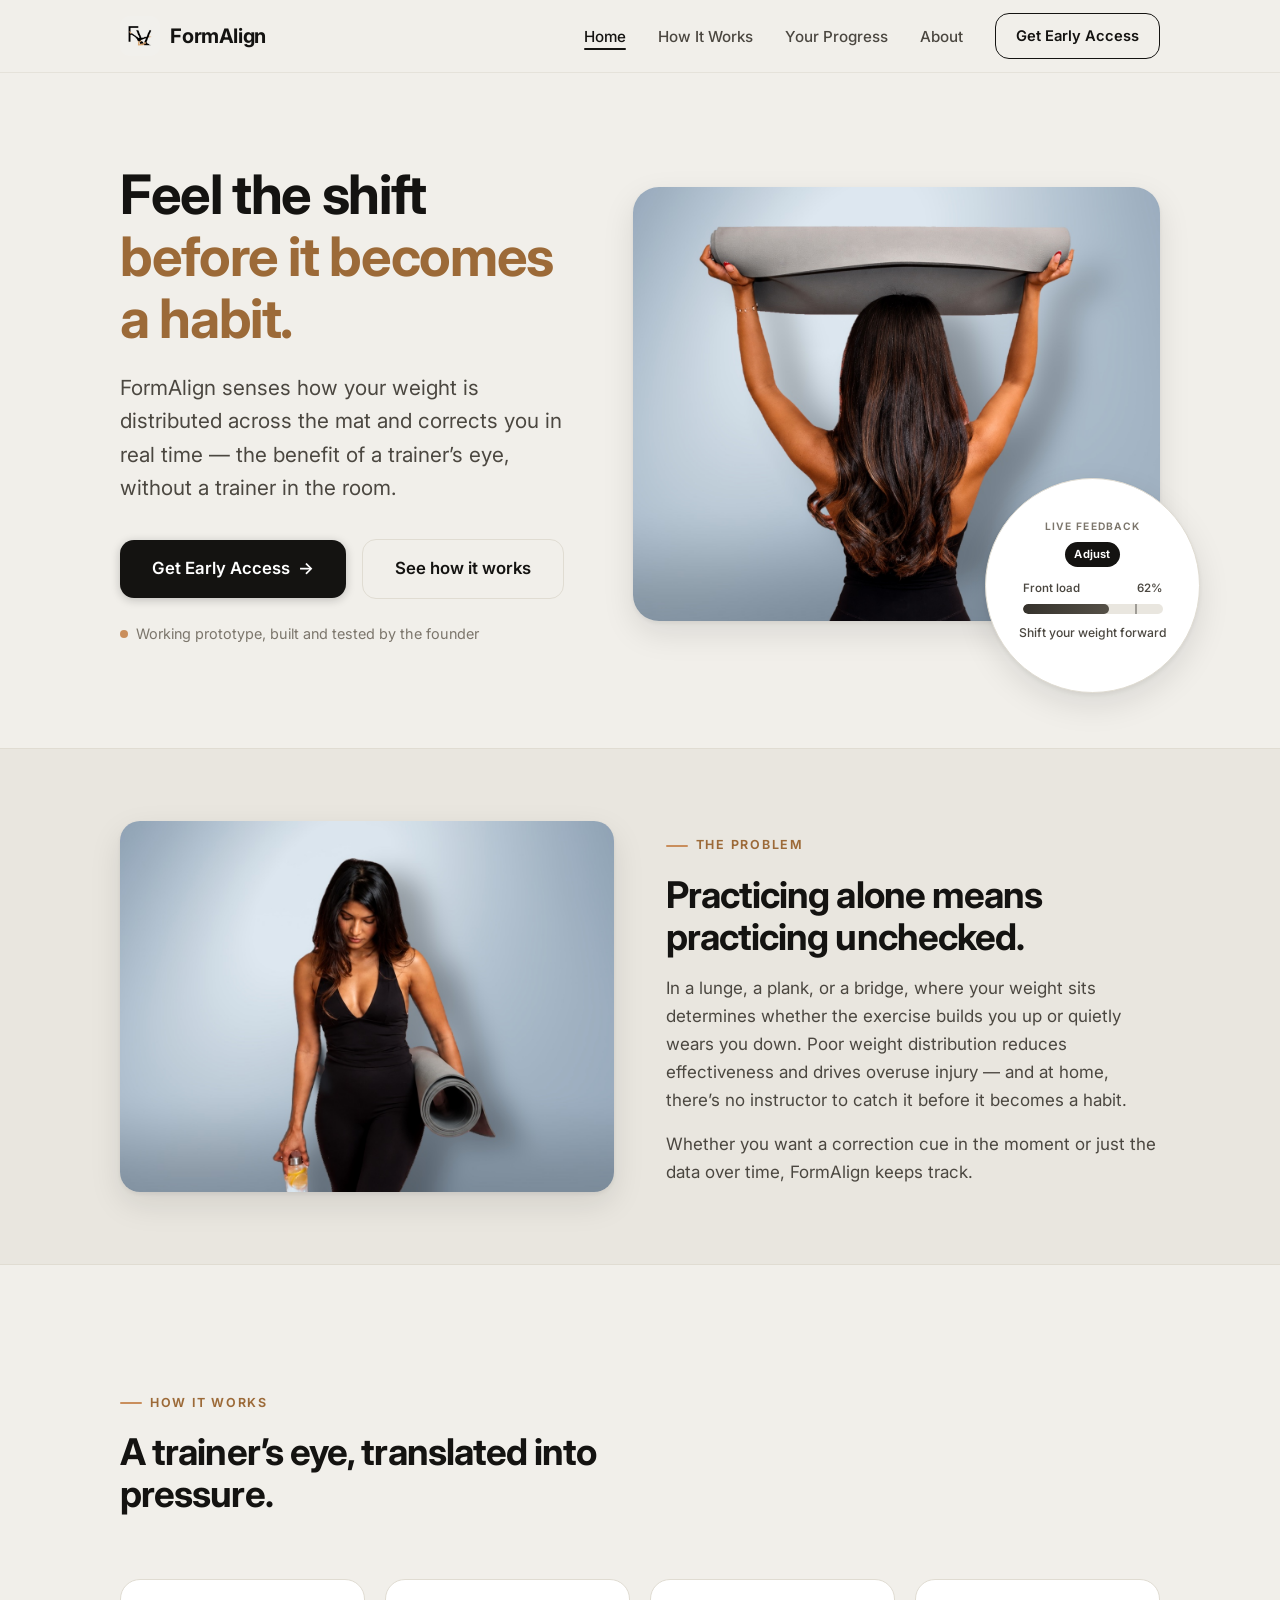
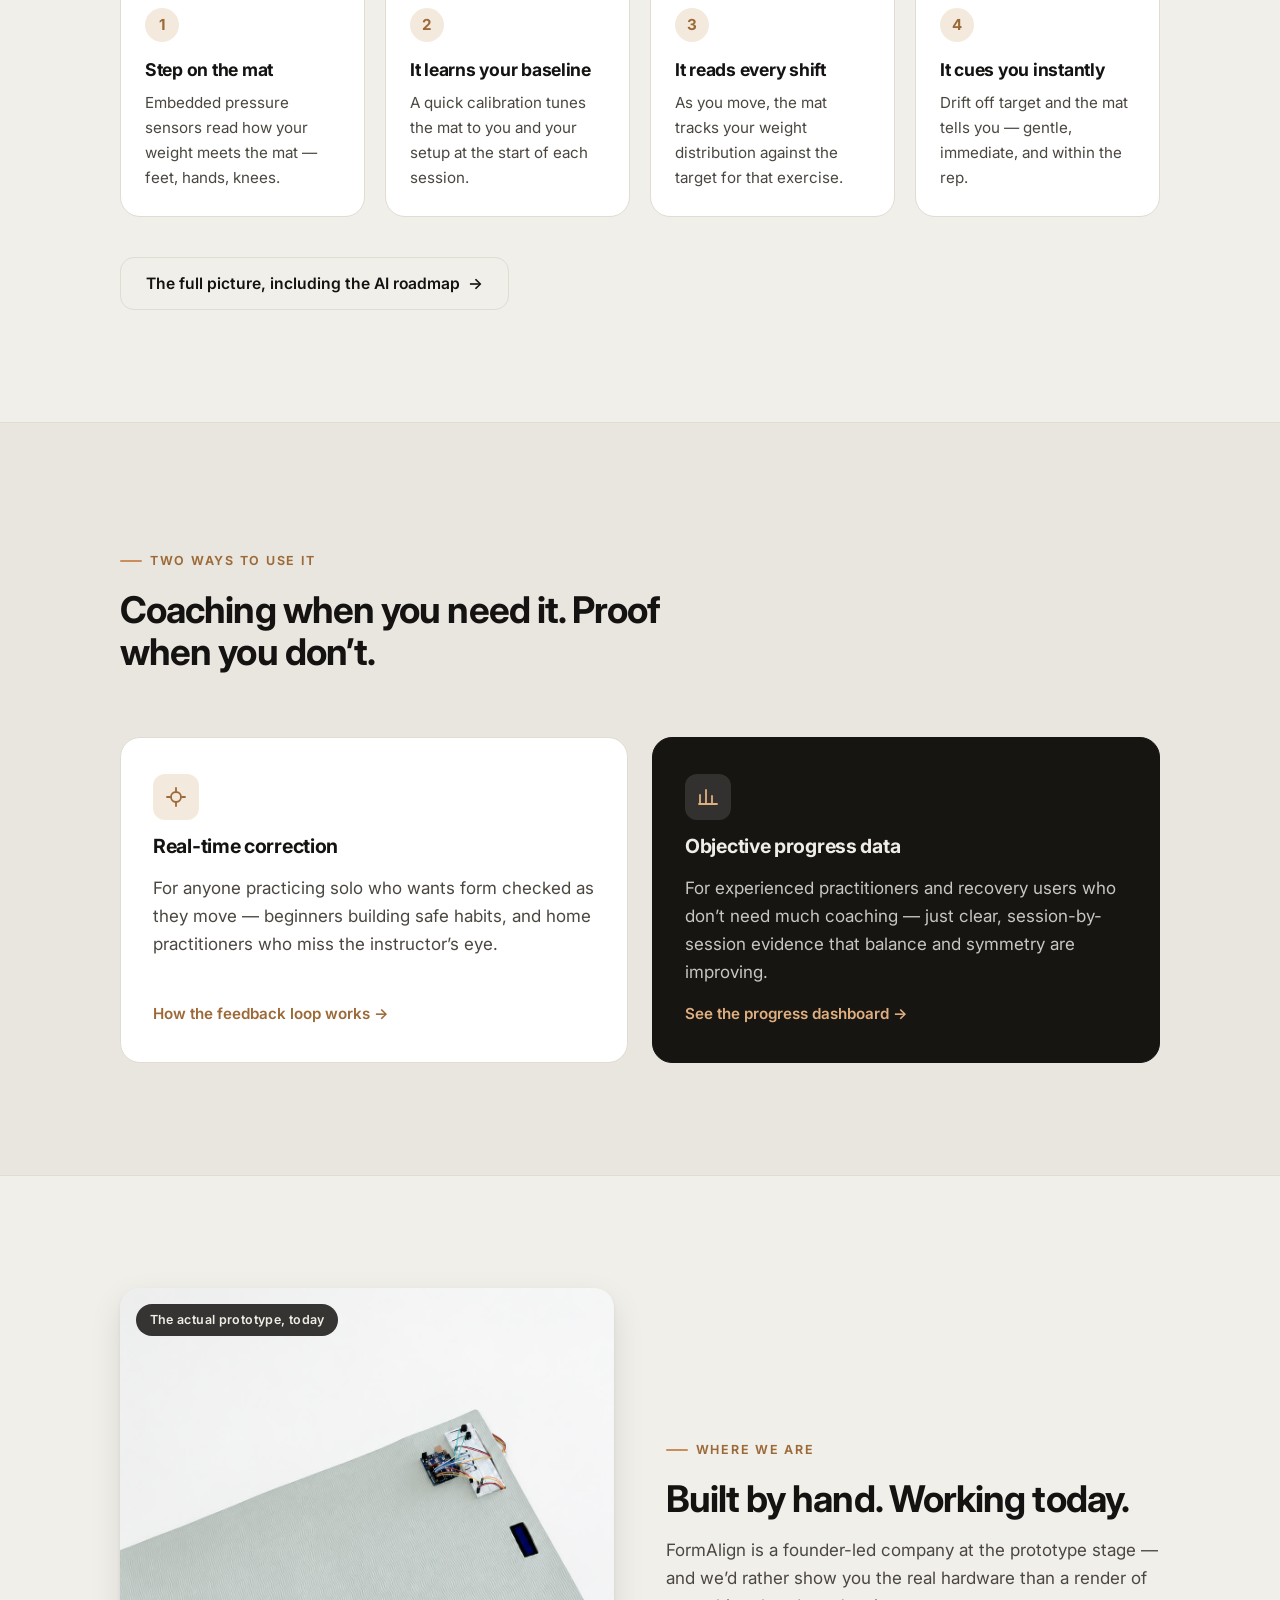
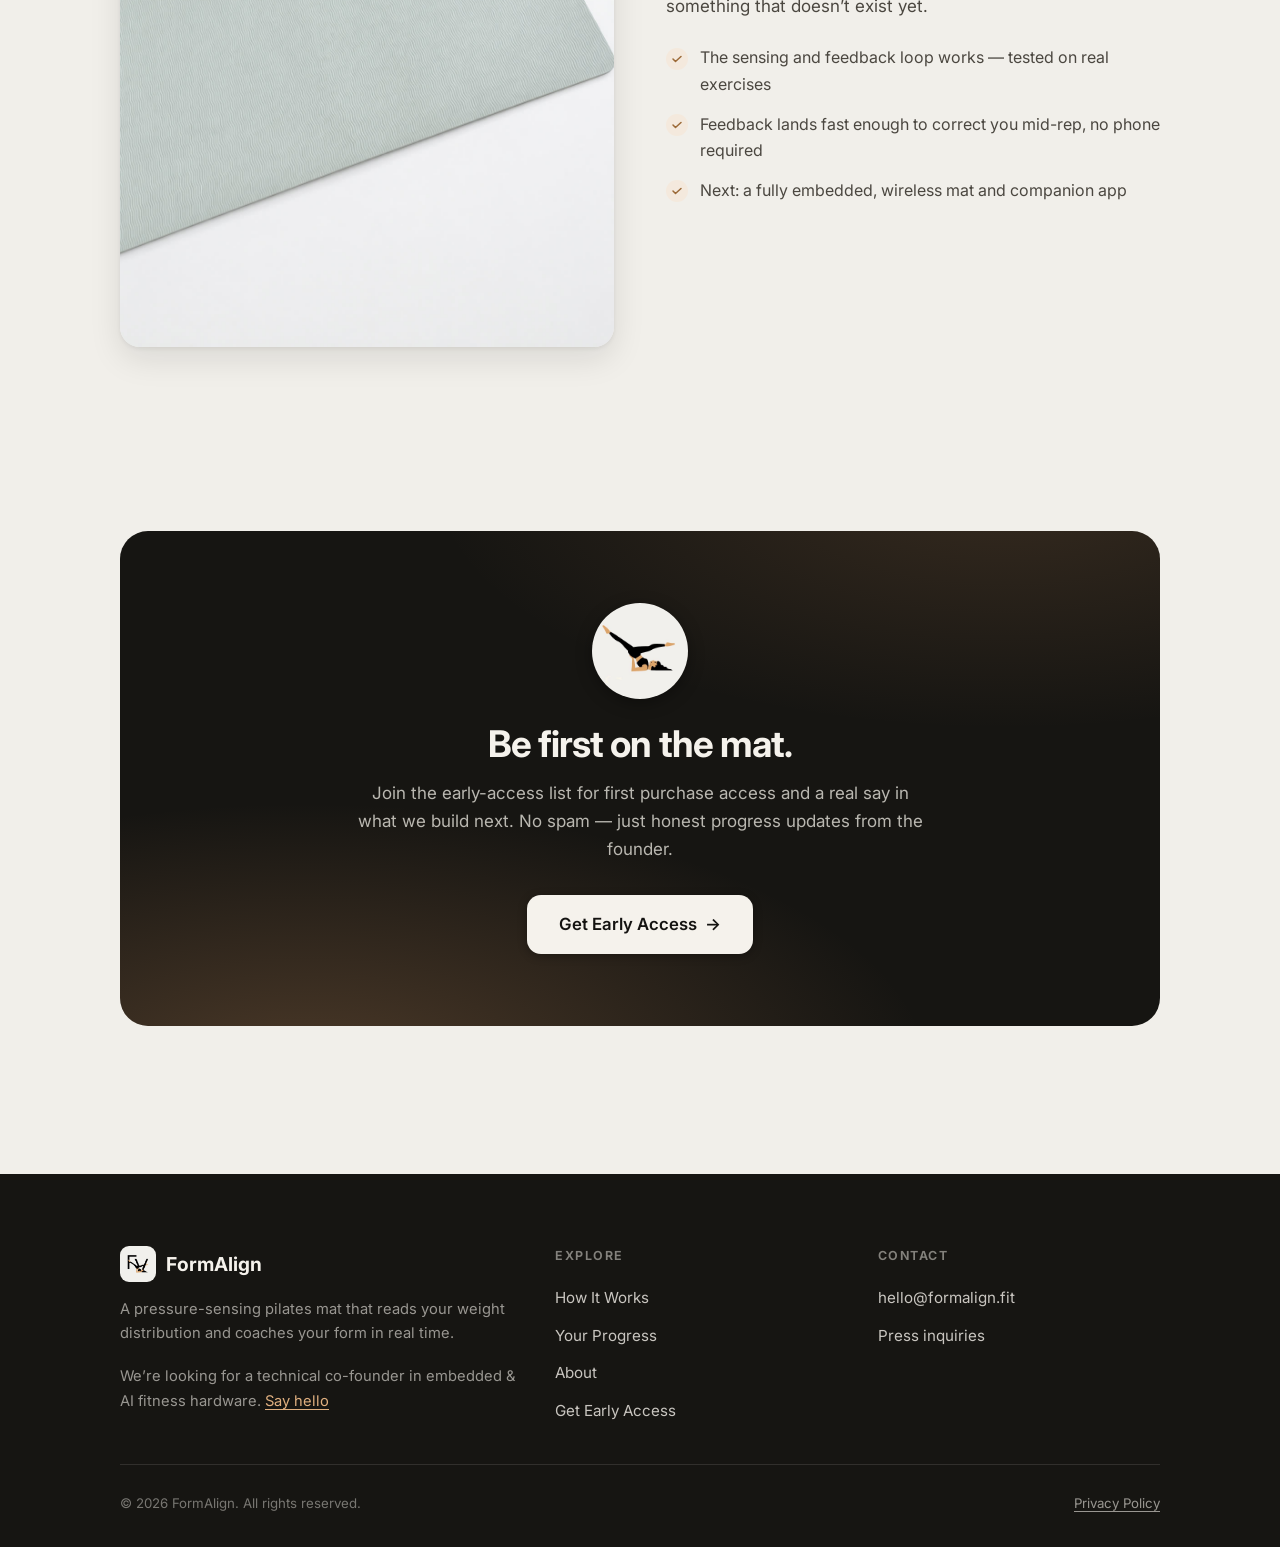
==== index.html @ 399a467c "About copy + white section; custom multi-step waitlist quiz About: wrap the intro in quotation marks" ====
<!doctype html>
<html lang="en">
  <head>
    <meta charset="UTF-8" />
    <meta name="viewport" content="width=device-width, initial-scale=1.0" />
    <title>FormAlign — The pilates mat that corrects your form in real time</title>
    <meta
      name="description"
      content="FormAlign is a pressure-sensing pilates mat that reads your weight distribution and corrects your form in real time — like a trainer's eye, built into the mat."
    />
    <link rel="icon" type="image/png" href="./assets/logo-rounded.png" />
    <meta property="og:title" content="FormAlign — Real-time form correction, built into the mat" />
    <meta property="og:description" content="A pressure-sensing pilates mat that reads your weight distribution and cues you the moment you drift off target." />
    <meta property="og:image" content="https://www.formalign.fit/assets/og-hero.jpg" />
    <meta property="og:url" content="https://www.formalign.fit/" />
    <meta property="og:type" content="website" />
    <link rel="preconnect" href="https://fonts.googleapis.com" />
    <link rel="preconnect" href="https://fonts.gstatic.com" crossorigin />
    <link
      href="https://fonts.googleapis.com/css2?family=Inter:wght@400;500;600;700;800&display=swap"
      rel="stylesheet"
    />
    <link rel="stylesheet" href="./styles.css?v=20260721-1" />
  </head>
  <body>
    <header class="site-header">
      <nav class="nav wrap" aria-label="Main">
        <a class="brand" href="./index.html">
          <img src="./assets/logo.png" alt="" />
          FormAlign
        </a>
        <button class="nav-toggle" aria-expanded="false" aria-label="Open menu">
          <svg viewBox="0 0 24 24" fill="none" stroke="currentColor" stroke-width="2" stroke-linecap="round"><path d="M4 7h16M4 12h16M4 17h16"/></svg>
        </button>
        <ul class="nav-links">
          <li><a href="./index.html" aria-current="page">Home</a></li>
          <li><a href="./how-it-works.html">How It Works</a></li>
          <li><a href="./progress.html">Your Progress</a></li>
          <li><a href="./about.html">About</a></li>
          <li><a class="btn btn-primary btn-nav" href="./early-access.html">Get Early Access</a></li>
        </ul>
      </nav>
    </header>

    <main>
      <!-- Hero -->
      <section class="hero">
        <div class="wrap hero-grid">
          <div>
            <h1>Feel the shift <em>before it becomes a habit.</em></h1>
            <p class="lede">
              FormAlign senses how your weight is distributed across the mat and corrects
              you in real time — the benefit of a trainer’s eye, without a trainer in the room.
            </p>
            <div class="hero-ctas">
              <a class="btn btn-primary btn-lg" href="./early-access.html">Get Early Access <span class="arrow">→</span></a>
              <a class="btn btn-ghost btn-lg" href="./how-it-works.html">See how it works</a>
            </div>
            <p class="hero-note"><span class="dot"></span> Working prototype, built and tested by the founder</p>
          </div>
          <div class="hero-visual">
            <div class="hero-photo">
              <img src="./assets/lifestyle-hero.jpg?v=10" alt="A woman holding a rolled FormAlign mat above her head" />
            </div>
            <div class="feedback-card" aria-hidden="true">
              <div class="fc-title">
                Live feedback
                <span class="fc-status good">Good form</span>
              </div>
              <div class="fc-bar-label"><span>Front load</span><span class="fc-value">80%</span></div>
              <div class="fc-bar">
                <div class="fc-bar-fill" style="width: 80%"></div>
                <div class="fc-target" style="left: 80%"></div>
              </div>
              <p class="fc-cue">Good form — hold it there</p>
            </div>
          </div>
        </div>
      </section>

      <!-- Problem -->
      <section class="band tight">
        <div class="wrap split">
          <div class="reveal">
            <div class="split-photo">
              <img src="./assets/lifestyle-walk.jpg?v=10" alt="A woman carrying a rolled exercise mat" loading="lazy" />
            </div>
          </div>
          <div class="reveal reveal-d1">
            <p class="eyebrow">The problem</p>
            <h2>Practicing alone means practicing unchecked.</h2>
            <p style="margin-top: 1rem;">
              In a lunge, a plank, or a bridge, where your weight sits determines whether the
              exercise builds you up or quietly wears you down. Poor weight distribution reduces
              effectiveness and drives overuse injury — and at home, there’s no instructor to
              catch it before it becomes a habit.
            </p>
            <p style="margin-top: 1rem;">
              Whether you want a correction cue in the moment or just the data over time,
              FormAlign keeps track.
            </p>
          </div>
        </div>
      </section>

      <!-- How it works (condensed) -->
      <section>
        <div class="wrap">
          <div class="section-head reveal">
            <p class="eyebrow">How it works</p>
            <h2>A trainer’s eye, translated into pressure.</h2>
          </div>
          <div class="steps">
            <div class="step reveal">
              <div class="num">1</div>
              <h3>Step on the mat</h3>
              <p>Embedded pressure sensors read how your weight meets the mat — feet, hands, knees.</p>
            </div>
            <div class="step reveal reveal-d1">
              <div class="num">2</div>
              <h3>It learns your baseline</h3>
              <p>A quick calibration tunes the mat to you and your setup at the start of each session.</p>
            </div>
            <div class="step reveal reveal-d2">
              <div class="num">3</div>
              <h3>It reads every shift</h3>
              <p>As you move, the mat tracks your weight distribution against the target for that exercise.</p>
            </div>
            <div class="step reveal reveal-d3">
              <div class="num">4</div>
              <h3>It cues you instantly</h3>
              <p>Drift off target and the mat tells you — gentle, immediate, and within the rep.</p>
            </div>
          </div>
          <div style="margin-top: 2.5rem;" class="reveal">
            <a class="btn btn-ghost" href="./how-it-works.html">The full picture, including the AI roadmap <span class="arrow">→</span></a>
          </div>
        </div>
      </section>

      <!-- Two audiences -->
      <section class="band">
        <div class="wrap">
          <div class="section-head reveal">
            <p class="eyebrow">Two ways to use it</p>
            <h2>Coaching when you need it. Proof when you don’t.</h2>
          </div>
          <div class="audience-grid">
            <div class="audience-card reveal">
              <div class="icon">
                <svg viewBox="0 0 24 24" fill="none" stroke="currentColor" stroke-width="1.8" stroke-linecap="round" stroke-linejoin="round"><path d="M12 3v3M12 18v3M3 12h3M18 12h3"/><circle cx="12" cy="12" r="5"/></svg>
              </div>
              <h3>Real-time correction</h3>
              <p>
                For anyone practicing solo who wants form checked as they move — beginners
                building safe habits, and home practitioners who miss the instructor’s eye.
              </p>
              <a href="./how-it-works.html">How the feedback loop works →</a>
            </div>
            <div class="audience-card teal reveal reveal-d1">
              <div class="icon">
                <svg viewBox="0 0 24 24" fill="none" stroke="currentColor" stroke-width="1.8" stroke-linecap="round" stroke-linejoin="round"><path d="M4 19V10M10 19V5M16 19v-8M21 19H3"/></svg>
              </div>
              <h3>Objective progress data</h3>
              <p>
                For experienced practitioners and recovery users who don’t need much coaching —
                just clear, session-by-session evidence that balance and symmetry are improving.
              </p>
              <a href="./progress.html">See the progress dashboard →</a>
            </div>
          </div>
        </div>
      </section>

      <!-- Honesty / proof -->
      <section>
        <div class="wrap split">
          <div class="proto-frame reveal">
            <span class="proto-tag">The actual prototype, today</span>
            <img src="./assets/prototype-photo.jpg" alt="The current FormAlign working prototype: sensing electronics mounted on a pilates mat" />
          </div>
          <div class="reveal reveal-d1">
            <p class="eyebrow">Where we are</p>
            <h2>Built by hand. Working today.</h2>
            <p style="margin-top: 1rem;">
              FormAlign is a founder-led company at the prototype stage — and we’d rather show
              you the real hardware than a render of something that doesn’t exist yet.
            </p>
            <ul class="check-list">
              <li><span class="check"><svg viewBox="0 0 24 24" fill="none" stroke="currentColor" stroke-width="3" stroke-linecap="round" stroke-linejoin="round"><path d="M4 12l5 5L20 7"/></svg></span> The sensing and feedback loop works — tested on real exercises</li>
              <li><span class="check"><svg viewBox="0 0 24 24" fill="none" stroke="currentColor" stroke-width="3" stroke-linecap="round" stroke-linejoin="round"><path d="M4 12l5 5L20 7"/></svg></span> Feedback lands fast enough to correct you mid-rep, no phone required</li>
              <li><span class="check"><svg viewBox="0 0 24 24" fill="none" stroke="currentColor" stroke-width="3" stroke-linecap="round" stroke-linejoin="round"><path d="M4 12l5 5L20 7"/></svg></span> Next: a fully embedded, wireless mat and companion app</li>
            </ul>
          </div>
        </div>
      </section>

      <!-- Final CTA -->
      <section class="tight">
        <div class="wrap">
          <div class="cta-band reveal">
            <div class="cta-figure">
              <img src="./assets/figure.jpg" alt="" loading="lazy" />
            </div>
            <h2>Be first on the mat.</h2>
            <p>
              Join the early-access list for first purchase access and a real say in what we
              build next. No spam — just honest progress updates from the founder.
            </p>
            <a class="btn btn-primary btn-lg" href="./early-access.html">Get Early Access <span class="arrow">→</span></a>
          </div>
        </div>
      </section>
    </main>

    <footer class="site-footer">
      <div class="wrap">
        <div class="footer-grid">
          <div>
            <a class="footer-brand" href="./index.html">
              <img src="./assets/logo.png" alt="" />
              FormAlign
            </a>
            <p>
              A pressure-sensing pilates mat that reads your weight distribution and coaches
              your form in real time.
            </p>
            <p class="footer-hiring">
              We’re looking for a technical co-founder in embedded &amp; AI fitness hardware.
              <a href="mailto:hello@formalign.fit?subject=Technical%20co-founder">Say hello</a>
            </p>
          </div>
          <div class="footer-col">
            <h4>Explore</h4>
            <ul>
              <li><a href="./how-it-works.html">How It Works</a></li>
              <li><a href="./progress.html">Your Progress</a></li>
              <li><a href="./about.html">About</a></li>
              <li><a href="./early-access.html">Get Early Access</a></li>
            </ul>
          </div>
          <div class="footer-col">
            <h4>Contact</h4>
            <ul>
              <li><a href="mailto:hello@formalign.fit">hello@formalign.fit</a></li>
              <li><a href="mailto:press@formalign.fit">Press inquiries</a></li>
            </ul>
          </div>
        </div>
        <div class="footer-bottom">
          <span>© <span class="year"></span> FormAlign. All rights reserved.</span>
          <a href="./privacy.html">Privacy Policy</a>
        </div>
      </div>
    </footer>

    <script src="./script.js?v=20260721-1" defer></script>
  </body>
</html>
---- styles.css ----
/* ==========================================================================
   FormAlign — design system
   Palette (from logo): ink black #141311 · caramel #C98E5C · ivory #F1EFEA
   Type: Inter throughout — clean modern sans, black pill buttons
   ========================================================================== */

:root {
  --ink: #141311;
  --ink-soft: #4b4740;
  --ink-faint: #7c766c;
  --accent: #c98e5c;
  --accent-deep: #9c6a38;
  --accent-tint: #f4e9dd;
  --accent-tint-2: #e9d6bf;
  --paper: #f1efea;
  --paper-warm: #e9e6df;
  --card: #ffffff;
  --line: #e0dcd2;
  --blush: #f2ddd6;
  --black-band: #161512;
  --radius: 20px;
  --radius-sm: 12px;
  --shadow-sm: 0 1px 2px rgba(20, 19, 17, 0.06), 0 4px 12px rgba(20, 19, 17, 0.05);
  --shadow-md: 0 2px 4px rgba(20, 19, 17, 0.06), 0 12px 32px rgba(20, 19, 17, 0.1);
  --font-body: "Inter", -apple-system, BlinkMacSystemFont, "Segoe UI", sans-serif;
  --font-display: "Inter", -apple-system, BlinkMacSystemFont, "Segoe UI", sans-serif;
}

* { margin: 0; padding: 0; box-sizing: border-box; }

html { scroll-behavior: smooth; }

body {
  font-family: var(--font-body);
  background: var(--paper);
  color: var(--ink);
  line-height: 1.65;
  font-size: 1.0625rem;
  -webkit-font-smoothing: antialiased;
  text-rendering: optimizeLegibility;
}

img { max-width: 100%; display: block; }

::selection { background: var(--accent-tint-2); color: var(--accent-deep); }

/* ---------- typography ---------- */

h1, h2, h3 {
  font-family: var(--font-display);
  font-weight: 700;
  line-height: 1.14;
  letter-spacing: -0.025em;
  color: var(--ink);
}

h1 { font-size: clamp(2.2rem, 4.8vw, 3.4rem); }
h2 { font-size: clamp(1.7rem, 3.2vw, 2.3rem); }
h3 { font-size: 1.22rem; line-height: 1.3; letter-spacing: -0.015em; }

.lede {
  font-size: clamp(1.1rem, 1.9vw, 1.3rem);
  color: var(--ink-soft);
  line-height: 1.6;
  max-width: 34em;
}

p { color: var(--ink-soft); }

a { color: var(--accent-deep); text-decoration-thickness: 1px; text-underline-offset: 3px; }

.eyebrow {
  display: inline-flex;
  align-items: center;
  gap: 0.5rem;
  font-size: 0.78rem;
  font-weight: 650;
  letter-spacing: 0.14em;
  text-transform: uppercase;
  color: var(--accent-deep);
  margin-bottom: 1.1rem;
}
.eyebrow::before {
  content: "";
  width: 22px; height: 2px;
  background: var(--accent);
  border-radius: 2px;
}

/* ---------- layout ---------- */

.wrap { max-width: 1120px; margin: 0 auto; padding: 0 clamp(1.25rem, 4vw, 2.5rem); }
.wrap-narrow { max-width: 760px; margin: 0 auto; padding: 0 clamp(1.25rem, 4vw, 2.5rem); }

section { padding: clamp(4rem, 9vw, 7rem) 0; }
section.tight { padding: clamp(3rem, 6vw, 4.5rem) 0; }

.section-head { max-width: 620px; margin-bottom: clamp(2.5rem, 5vw, 4rem); }
.section-head p { margin-top: 1rem; }

/* ---------- nav ---------- */

.site-header {
  position: sticky;
  top: 0;
  z-index: 50;
  background: rgba(241, 239, 234, 0.9);
  backdrop-filter: blur(12px);
  -webkit-backdrop-filter: blur(12px);
  border-bottom: 1px solid rgba(224, 220, 210, 0.7);
}

.nav {
  display: flex;
  align-items: center;
  justify-content: space-between;
  height: 72px;
  gap: 1rem;
}

.brand {
  display: flex;
  align-items: center;
  gap: 0.65rem;
  text-decoration: none;
  color: var(--ink);
  font-family: var(--font-display);
  font-size: 1.25rem;
  font-weight: 700;
  letter-spacing: -0.02em;
}
.brand img {
  width: 40px; height: 40px;
  border-radius: 10px;
  object-fit: cover;
}

.nav-links {
  display: flex;
  align-items: center;
  gap: clamp(1rem, 2.5vw, 2rem);
  list-style: none;
}
.nav-links a:not(.btn) {
  text-decoration: none;
  color: var(--ink-soft);
  font-size: 0.95rem;
  font-weight: 500;
  position: relative;
  padding: 0.25rem 0;
}
.nav-links a:not(.btn)::after {
  content: "";
  position: absolute;
  left: 0; bottom: 0;
  width: 100%; height: 2px;
  background: var(--ink);
  border-radius: 2px;
  transform: scaleX(0);
  transform-origin: left;
  transition: transform 0.25s ease;
}
.nav-links a:not(.btn):hover::after,
.nav-links a:not(.btn)[aria-current="page"]::after { transform: scaleX(1); }
.nav-links a:not(.btn)[aria-current="page"] { color: var(--ink); }

.nav-toggle {
  display: none;
  background: none;
  border: none;
  cursor: pointer;
  padding: 0.5rem;
  color: var(--ink);
}
.nav-toggle svg { width: 26px; height: 26px; }

/* ---------- buttons ---------- */

.btn {
  display: inline-flex;
  align-items: center;
  gap: 0.5rem;
  font-family: var(--font-body);
  font-size: 0.98rem;
  font-weight: 600;
  padding: 0.78rem 1.55rem;
  border-radius: 14px;
  text-decoration: none;
  border: none;
  cursor: pointer;
  transition: transform 0.18s ease, box-shadow 0.18s ease, background 0.18s ease, border-color 0.18s ease;
}
.btn-primary {
  background: var(--ink);
  color: #fff;
  box-shadow: 0 2px 10px rgba(20, 19, 17, 0.22);
}
.btn-primary:hover {
  background: #000;
  transform: translateY(-2px);
  box-shadow: 0 6px 18px rgba(20, 19, 17, 0.28);
}
.btn-ghost {
  background: transparent;
  color: var(--ink);
  border: 1.5px solid var(--line);
}
.btn-ghost:hover { border-color: var(--ink-soft); transform: translateY(-2px); }
.btn-lg { padding: 0.95rem 2rem; font-size: 1.05rem; }
.btn .arrow { transition: transform 0.18s ease; }
.btn:hover .arrow { transform: translateX(3px); }

.btn-nav {
  padding: 0.6rem 1.25rem;
  font-size: 0.92rem;
  background: transparent;
  color: var(--ink);
  border: 1.5px solid var(--ink);
  box-shadow: none;
}
.btn-nav:hover { background: var(--ink); color: #fff; }

/* ---------- hero ---------- */

.hero {
  padding: clamp(3.5rem, 7vw, 6rem) 0 clamp(4rem, 8vw, 6.5rem);
  overflow: hidden;
}

.hero-grid {
  display: grid;
  grid-template-columns: minmax(0, 0.92fr) minmax(0, 1.08fr);
  gap: clamp(2.5rem, 5vw, 4rem);
  align-items: center;
}

.hero h1 { margin-bottom: 1.4rem; }
.hero h1 em {
  font-style: normal;
  color: var(--accent-deep);
}
.hero .lede { margin-bottom: 2.2rem; }

.hero-ctas { display: flex; gap: 1rem; flex-wrap: wrap; align-items: center; }

.hero-note {
  margin-top: 1.4rem;
  font-size: 0.9rem;
  color: var(--ink-faint);
  display: flex;
  align-items: center;
  gap: 0.5rem;
}
.hero-note .dot {
  width: 8px; height: 8px;
  border-radius: 50%;
  background: var(--accent);
  animation: pulse-dot 2.2s ease-in-out infinite;
}
@keyframes pulse-dot {
  0%, 100% { box-shadow: 0 0 0 0 rgba(201, 142, 92, 0.4); }
  50% { box-shadow: 0 0 0 7px rgba(201, 142, 92, 0); }
}

.hero-visual { position: relative; }

.hero-photo {
  border-radius: calc(var(--radius) + 6px);
  overflow: hidden;
  box-shadow: var(--shadow-md);
  aspect-ratio: 4 / 3.3; /* close to the source photo's 4:3 — only a slight crop */
}
.hero-photo img {
  width: 100%; height: 100%;
  object-fit: cover;
}

/* live feedback demo badge — white circle straddling the photo's bottom-right corner */
.feedback-card {
  position: absolute;
  right: -2.5rem;
  bottom: -4.5rem;
  background: var(--card);
  border-radius: 50%;
  box-shadow: var(--shadow-md);
  width: min(215px, 66%);
  aspect-ratio: 1 / 1;
  padding: 1.1rem;
  border: 1px solid var(--line);
  display: flex;
  flex-direction: column;
  align-items: center;
  justify-content: center;
  text-align: center;
}
.feedback-card .fc-title {
  font-size: 0.64rem;
  font-weight: 650;
  letter-spacing: 0.1em;
  text-transform: uppercase;
  color: var(--ink-faint);
  margin-bottom: 0.8rem;
  display: flex;
  flex-direction: column;
  align-items: center;
  gap: 0.5rem;
}
.fc-status {
  font-size: 0.7rem;
  font-weight: 650;
  padding: 0.18rem 0.6rem;
  border-radius: 999px;
  letter-spacing: 0.02em;
  text-transform: none;
  transition: background 0.4s ease, color 0.4s ease;
}
.fc-status.good { background: var(--accent-tint); color: var(--accent-deep); }
.fc-status.adjust { background: var(--ink); color: #fff; }

.fc-bar-label {
  display: flex;
  justify-content: space-between;
  font-size: 0.72rem;
  color: var(--ink-soft);
  font-weight: 550;
  margin-bottom: 0.35rem;
  width: min(140px, 100%);
}
.fc-bar {
  height: 10px;
  border-radius: 999px;
  background: var(--paper-warm);
  overflow: hidden;
  position: relative;
  width: min(140px, 100%);
}
.fc-bar-fill {
  height: 100%;
  border-radius: 999px;
  background: linear-gradient(90deg, var(--accent), #d9a271);
  width: 62%;
  transition: width 1.1s cubic-bezier(0.45, 0.05, 0.25, 1), background 0.5s ease;
}
.fc-bar-fill.warn { background: linear-gradient(90deg, #35322c, #555047); }
.fc-target {
  position: absolute;
  top: -3px; bottom: -3px;
  width: 2px;
  background: var(--ink);
  opacity: 0.35;
  border-radius: 2px;
}
.fc-cue {
  margin-top: 0.55rem;
  font-size: 0.76rem;
  color: var(--ink-soft);
  min-height: 2.6em;
  font-weight: 500;
  max-width: 150px;
  display: flex;
  align-items: flex-start;
  justify-content: center;
}

/* ---------- problem strip ---------- */

.band {
  background: var(--paper-warm);
  border-top: 1px solid var(--line);
  border-bottom: 1px solid var(--line);
}

.split {
  display: grid;
  grid-template-columns: repeat(auto-fit, minmax(280px, 1fr));
  gap: clamp(2rem, 4vw, 4rem);
  align-items: center;
}

.split-photo {
  border-radius: var(--radius);
  overflow: hidden;
  box-shadow: var(--shadow-md);
  aspect-ratio: 4 / 3;
}
.split-photo img { width: 100%; height: 100%; object-fit: cover; }

.stat-row {
  display: flex;
  gap: clamp(1.5rem, 4vw, 3rem);
  flex-wrap: wrap;
  margin-top: 2rem;
}
.stat b {
  display: block;
  font-family: var(--font-display);
  font-size: 2rem;
  font-weight: 700;
  color: var(--accent-deep);
  line-height: 1.1;
}
.stat span { font-size: 0.9rem; color: var(--ink-faint); }

/* ---------- steps (how it works condensed) ---------- */

.steps {
  display: grid;
  grid-template-columns: repeat(auto-fit, minmax(230px, 1fr));
  gap: 1.25rem;
}
.step {
  background: var(--card);
  border: 1px solid var(--line);
  border-radius: var(--radius);
  padding: 1.75rem 1.5rem 1.6rem;
  position: relative;
  transition: transform 0.22s ease, box-shadow 0.22s ease;
}
.step:hover { transform: translateY(-4px); box-shadow: var(--shadow-md); }
.step .num {
  font-family: var(--font-display);
  font-size: 0.95rem;
  font-weight: 700;
  color: var(--accent-deep);
  background: var(--accent-tint);
  width: 34px; height: 34px;
  border-radius: 50%;
  display: flex;
  align-items: center;
  justify-content: center;
  margin-bottom: 1.1rem;
}
.step h3 { font-size: 1.1rem; margin-bottom: 0.5rem; }
.step p { font-size: 0.95rem; }

/* ---------- two-audience cards ---------- */

.audience-grid {
  display: grid;
  grid-template-columns: repeat(auto-fit, minmax(300px, 1fr));
  gap: 1.5rem;
}
.audience-card {
  border-radius: var(--radius);
  padding: 2.25rem 2rem;
  border: 1px solid var(--line);
  background: var(--card);
  display: flex;
  flex-direction: column;
  gap: 0.9rem;
  transition: transform 0.22s ease, box-shadow 0.22s ease;
}
.audience-card:hover { transform: translateY(-4px); box-shadow: var(--shadow-md); }
.audience-card.teal { background: var(--black-band); border-color: var(--black-band); }
.audience-card.teal h3, .audience-card.teal p { color: #f0ede6; }
.audience-card.teal p { opacity: 0.82; }
.audience-card .icon {
  width: 46px; height: 46px;
  border-radius: 12px;
  display: flex; align-items: center; justify-content: center;
  background: var(--accent-tint);
  color: var(--accent-deep);
}
.audience-card.teal .icon { background: rgba(255,255,255,0.12); color: #dfaf7f; }
.audience-card .icon svg { width: 24px; height: 24px; }
.audience-card a {
  margin-top: auto;
  font-weight: 600;
  font-size: 0.95rem;
  text-decoration: none;
}
.audience-card.teal a { color: #dfaf7f; }
.audience-card a:hover { text-decoration: underline; }

/* ---------- honesty / prototype section ---------- */

.proto-frame {
  border-radius: var(--radius);
  overflow: hidden;
  box-shadow: var(--shadow-md);
  position: relative;
}
.proto-frame img { width: 100%; height: 100%; object-fit: cover; }
.proto-tag {
  position: absolute;
  top: 1rem; left: 1rem;
  background: rgba(20, 19, 17, 0.85);
  color: #f0ede6;
  font-size: 0.78rem;
  font-weight: 600;
  padding: 0.35rem 0.85rem;
  border-radius: 999px;
  backdrop-filter: blur(4px);
  letter-spacing: 0.03em;
}

.check-list { list-style: none; margin-top: 1.5rem; display: grid; gap: 0.85rem; }
.check-list li {
  display: flex;
  gap: 0.75rem;
  align-items: flex-start;
  color: var(--ink-soft);
  font-size: 1rem;
}
.check-list .check {
  flex-shrink: 0;
  width: 22px; height: 22px;
  border-radius: 50%;
  background: var(--accent-tint);
  color: var(--accent-deep);
  display: flex; align-items: center; justify-content: center;
  margin-top: 0.2rem;
}
.check-list .check svg { width: 12px; height: 12px; }

/* ---------- CTA band ---------- */

.cta-band {
  background: var(--black-band);
  border-radius: calc(var(--radius) + 8px);
  padding: clamp(3rem, 6vw, 4.5rem) clamp(1.75rem, 5vw, 4rem);
  text-align: center;
  position: relative;
  overflow: hidden;
}
.cta-band::before {
  content: "";
  position: absolute;
  inset: 0;
  background:
    radial-gradient(ellipse 60% 55% at 18% 110%, rgba(201, 142, 92, 0.3), transparent),
    radial-gradient(ellipse 55% 50% at 85% -10%, rgba(201, 142, 92, 0.18), transparent);
  pointer-events: none;
}
.cta-band > * { position: relative; }
.cta-figure {
  width: 96px;
  height: 96px;
  border-radius: 50%;
  overflow: hidden;
  margin: 0 auto 1.5rem;
  box-shadow: 0 4px 16px rgba(0, 0, 0, 0.35);
}
.cta-figure img { width: 100%; height: 100%; object-fit: cover; }
.cta-band h2 { color: #f5f2ec; margin-bottom: 0.9rem; }
.cta-band p { color: rgba(240, 237, 230, 0.75); max-width: 34em; margin: 0 auto 2rem; }
.cta-band .btn-primary {
  background: #f5f2ec;
  color: var(--ink);
  box-shadow: 0 2px 10px rgba(0, 0, 0, 0.3);
}
.cta-band .btn-primary:hover { background: #fff; }

/* ---------- page hero (interior pages) ---------- */

.page-hero { padding: clamp(3.5rem, 7vw, 5.5rem) 0 clamp(2rem, 4vw, 3rem); }
.page-hero h1 { max-width: 17em; margin-bottom: 1.2rem; }

/* ---------- how-it-works page ---------- */

.hiw-block {
  display: grid;
  grid-template-columns: minmax(0, 1fr) minmax(0, 1fr);
  gap: clamp(2rem, 5vw, 4.5rem);
  align-items: center;
  padding: clamp(2.5rem, 5vw, 4rem) 0;
}
.hiw-block:not(:last-child) { border-bottom: 1px solid var(--line); }
.hiw-block.flip .hiw-visual { order: -1; }
.hiw-copy h2 { font-size: clamp(1.5rem, 2.6vw, 1.95rem); margin-bottom: 1rem; }
.hiw-copy p + p { margin-top: 1rem; }

.hiw-visual {
  border-radius: var(--radius);
  min-height: 300px;
  display: flex;
  align-items: center;
  justify-content: center;
  position: relative;
}

/* zone illustration */
.zone-demo {
  width: 100%;
  max-width: 420px;
  background: var(--card);
  border: 1px solid var(--line);
  border-radius: var(--radius);
  padding: 2rem;
  box-shadow: var(--shadow-sm);
}
.zone-mat {
  aspect-ratio: 5 / 8;
  max-height: 320px;
  margin: 0 auto;
  border-radius: 14px;
  background: var(--paper-warm);
  border: 1.5px solid var(--line);
  position: relative;
  overflow: hidden;
}
/* Weight rocks between front and back zone pairs like a rep:
   load (hold) → shift → load the other end (hold). Back pair runs in
   antiphase via negative delays; small per-side offsets keep it human. */
.zone-blob {
  position: absolute;
  border-radius: 50%;
  background: radial-gradient(circle, rgba(201, 142, 92, 0.6), rgba(201, 142, 92, 0));
  animation: zone-shift 5.2s cubic-bezier(0.55, 0.05, 0.3, 1) infinite;
}
@keyframes zone-shift {
  0%, 16% { transform: scale(1.18); opacity: 1; }      /* loaded — hold the position */
  42%, 68% { transform: scale(0.55); opacity: 0.3; }   /* unloaded — weight is on the other pair */
  94%, 100% { transform: scale(1.18); opacity: 1; }
}
.zone-caption {
  text-align: center;
  font-size: 0.85rem;
  color: var(--ink-faint);
  margin-top: 1.1rem;
}

/* roadmap steps */
.roadmap { display: grid; gap: 0; margin-top: 2.5rem; }
.roadmap-item {
  display: grid;
  grid-template-columns: 56px 1fr;
  gap: 1.25rem;
  padding-bottom: 2.25rem;
  position: relative;
}
.roadmap-item:last-child { padding-bottom: 0; }
.roadmap-item::before {
  content: "";
  position: absolute;
  left: 27px;
  top: 56px;
  bottom: 8px;
  width: 2px;
  background: var(--line);
}
.roadmap-item:last-child::before { display: none; }
.roadmap-marker {
  width: 56px; height: 56px;
  border-radius: 50%;
  background: var(--card);
  border: 1.5px solid var(--line);
  display: flex;
  align-items: center;
  justify-content: center;
  color: var(--accent-deep);
  font-family: var(--font-display);
  font-weight: 700;
  font-size: 1.05rem;
}
.roadmap-item.now .roadmap-marker {
  background: var(--ink);
  border-color: var(--ink);
  color: #fff;
}
.roadmap-body h3 { margin-bottom: 0.35rem; display: flex; align-items: center; gap: 0.6rem; flex-wrap: wrap; }
.roadmap-body .tag {
  font-family: var(--font-body);
  font-size: 0.7rem;
  font-weight: 650;
  letter-spacing: 0.08em;
  text-transform: uppercase;
  padding: 0.2rem 0.6rem;
  border-radius: 999px;
  background: var(--accent-tint);
  color: var(--accent-deep);
}
.roadmap-body .tag.future { background: var(--paper-warm); color: var(--ink-faint); }
.roadmap-body p { font-size: 0.98rem; }

/* video / image placeholder slots */
.media-slot {
  border: 2px dashed var(--accent-tint-2);
  background: var(--accent-tint);
  border-radius: var(--radius);
  aspect-ratio: 16 / 9;
  display: flex;
  flex-direction: column;
  align-items: center;
  justify-content: center;
  gap: 0.8rem;
  color: var(--accent-deep);
  text-align: center;
  padding: 1.5rem;
  width: 100%;
}
.media-slot.portrait { aspect-ratio: 4 / 5; }
.media-slot .ms-icon {
  width: 58px; height: 58px;
  border-radius: 50%;
  background: #fff;
  display: flex; align-items: center; justify-content: center;
  box-shadow: var(--shadow-sm);
}
.media-slot .ms-icon svg { width: 24px; height: 24px; }
.media-slot b { font-size: 1rem; font-weight: 650; }
.media-slot span { font-size: 0.85rem; opacity: 0.8; max-width: 30em; }

/* ---------- progress page dashboard ---------- */

.preview-banner {
  display: inline-flex;
  align-items: center;
  gap: 0.55rem;
  background: var(--blush);
  color: #8a4a38;
  font-size: 0.85rem;
  font-weight: 600;
  padding: 0.5rem 1.1rem;
  border-radius: 999px;
  margin-bottom: 1.5rem;
}
.preview-banner svg { width: 16px; height: 16px; flex-shrink: 0; }

.dash-grid {
  display: grid;
  grid-template-columns: repeat(12, 1fr);
  gap: 1.25rem;
}
.dash-card {
  background: var(--card);
  border: 1px solid var(--line);
  border-radius: var(--radius);
  padding: 1.6rem 1.6rem 1.5rem;
  box-shadow: var(--shadow-sm);
}
.dash-card h3 { font-size: 1.05rem; margin-bottom: 0.25rem; }
.dash-card .sub { font-size: 0.85rem; color: var(--ink-faint); margin-bottom: 1.25rem; }
.dc-6 { grid-column: span 6; }
.dc-4 { grid-column: span 4; }
.dc-8 { grid-column: span 8; }
.dc-12 { grid-column: span 12; }

.hbar-row { display: grid; grid-template-columns: 110px 1fr 48px; align-items: center; gap: 0.8rem; margin-bottom: 0.8rem; font-size: 0.88rem; }
.hbar-row .label { color: var(--ink-soft); font-weight: 550; }
.hbar-track { height: 12px; background: var(--paper-warm); border-radius: 999px; overflow: hidden; }
.hbar-fill { height: 100%; border-radius: 999px; background: var(--accent); width: 0; transition: width 1s cubic-bezier(0.3, 0.6, 0.3, 1); }
.hbar-fill.alt { background: var(--accent-tint-2); }
.hbar-row .val { text-align: right; font-weight: 650; color: var(--ink); font-variant-numeric: tabular-nums; }

.spark { width: 100%; height: auto; }

.big-metric {
  font-family: var(--font-display);
  font-size: 2.6rem;
  font-weight: 700;
  letter-spacing: -0.03em;
  color: var(--ink);
  line-height: 1;
}
.big-metric .unit { font-size: 1.2rem; color: var(--ink-faint); }
.delta { font-size: 0.85rem; font-weight: 650; color: var(--accent-deep); background: var(--accent-tint); padding: 0.15rem 0.6rem; border-radius: 999px; display: inline-block; margin-top: 0.6rem; }

.goal-bar { height: 12px; background: var(--paper-warm); border-radius: 999px; overflow: hidden; margin-top: 1rem; position: relative; }
.goal-fill { height: 100%; background: linear-gradient(90deg, var(--accent), #d9a271); border-radius: 999px; width: 0; transition: width 1.2s cubic-bezier(0.3, 0.6, 0.3, 1); }
.goal-meta { display: flex; justify-content: space-between; font-size: 0.82rem; color: var(--ink-faint); margin-top: 0.5rem; }

.cal-grid { display: grid; grid-template-columns: repeat(14, 1fr); gap: 5px; margin-top: 0.5rem; }
.cal-cell { aspect-ratio: 1; border-radius: 5px; background: var(--paper-warm); }
.cal-cell.l1 { background: var(--accent-tint-2); }
.cal-cell.l2 { background: #d9a870; }
.cal-cell.l3 { background: #b07a42; }
.cal-legend { display: flex; align-items: center; gap: 0.4rem; font-size: 0.78rem; color: var(--ink-faint); margin-top: 0.9rem; justify-content: flex-end; }
.cal-legend .cal-cell { width: 12px; aspect-ratio: 1; }

/* ---------- about page ---------- */

.about-below { background: #ffffff; }

.about-grid {
  display: grid;
  grid-template-columns: minmax(0, 1.4fr) minmax(0, 1fr);
  grid-template-areas:
    "video lead"
    "body  body"
    "hire  hire";
  column-gap: clamp(2.5rem, 5vw, 4.5rem);
  row-gap: clamp(2rem, 4vw, 3.5rem);
  align-items: start;
}
.founder-video { grid-area: video; margin: 0; }
.founder-video video {
  width: 100%;
  aspect-ratio: 16 / 9;
  border-radius: var(--radius);
  background: var(--accent-tint);
  box-shadow: var(--shadow-sm);
  display: block;
  object-fit: cover;
}
.about-lead { grid-area: lead; align-self: end; }
.about-lead p {
  color: var(--ink-soft);
  font-weight: 600;
  font-size: 1.12rem;
  line-height: 1.65;
}
.about-body {
  grid-area: body;
  background: var(--accent-tint);
  border: 1px solid var(--accent-tint-2);
  border-radius: var(--radius);
  padding: 2rem;
}
.about-grid .hire-card { grid-area: hire; align-self: start; }

.about-lead p + p,
.about-body p + p { margin-top: 1.2rem; }
.about-body .sig {
  margin-top: 2rem;
  font-family: var(--font-display);
  font-style: italic;
  font-size: 1.15rem;
  font-weight: 550;
  color: var(--ink);
}

.hire-card {
  padding: 0;
}
.hire-card h3 { margin-bottom: 0.6rem; }
.hire-card p { margin-bottom: 1.2rem; }

/* ---------- early access page ---------- */

.access-hero {
  display: flex;
  align-items: center;
  padding: clamp(3rem, 6vw, 5rem) 0;
}
.access-grid {
  display: grid;
  grid-template-columns: minmax(0, 1fr) minmax(0, 1fr);
  gap: clamp(2.5rem, 6vw, 5rem);
  align-items: center;
  width: 100%;
}
.perk-list { list-style: none; display: grid; gap: 1.1rem; margin-top: 1.8rem; }
.perk-list li { display: flex; gap: 0.9rem; align-items: flex-start; }
.perk-list .check {
  flex-shrink: 0;
  width: 26px; height: 26px;
  border-radius: 50%;
  background: var(--accent-tint);
  color: var(--accent-deep);
  display: flex; align-items: center; justify-content: center;
  margin-top: 0.15rem;
}
.perk-list .check svg { width: 13px; height: 13px; }
.perk-list b { color: var(--ink); display: block; font-size: 1rem; }
.perk-list span { font-size: 0.92rem; color: var(--ink-soft); }

.form-card {
  background: var(--card);
  border: 1px solid var(--line);
  border-radius: calc(var(--radius) + 4px);
  padding: clamp(1.75rem, 4vw, 2.5rem);
  box-shadow: var(--shadow-md);
}
.form-card h2 { font-size: 1.5rem; margin-bottom: 0.4rem; }
.form-card > p { font-size: 0.95rem; margin-bottom: 1.6rem; }

/* multi-step waitlist quiz */
.quiz-card { overflow: hidden; }
.quiz-progress {
  height: 6px; background: var(--paper-warm); border-radius: 999px;
  overflow: hidden; margin-bottom: 1.7rem;
}
.quiz-progress > i {
  display: block; height: 100%; width: 0; border-radius: 999px;
  background: linear-gradient(90deg, var(--accent), #d9a271);
  transition: width 0.5s cubic-bezier(0.3, 0.6, 0.3, 1);
}
.quiz-step { display: none; }
.quiz-step.is-active { display: block; animation: quizIn 0.4s ease both; }
@keyframes quizIn { from { opacity: 0; transform: translateY(10px); } to { opacity: 1; transform: none; } }
.quiz-step h2 { font-size: 1.5rem; margin-bottom: 0.35rem; }
.quiz-step h3 { font-size: 1.25rem; line-height: 1.3; margin-bottom: 1.2rem; }
.quiz-sub { color: var(--ink-soft); font-size: 0.95rem; margin-bottom: 1.5rem; }
.quiz-hint { color: var(--ink-faint); font-size: 0.85rem; margin: -0.7rem 0 1rem; }
.quiz-count {
  display: inline-block; font-size: 0.75rem; font-weight: 700;
  letter-spacing: 0.08em; text-transform: uppercase;
  color: var(--accent-deep); margin-bottom: 0.7rem;
}
.quiz-field { margin-bottom: 1.1rem; }
.quiz-field label { display: block; font-size: 0.9rem; font-weight: 600; margin-bottom: 0.4rem; color: var(--ink); }
.quiz-field input {
  width: 100%; padding: 0.85rem 1rem; font: inherit; font-size: 1rem;
  border: 1.5px solid var(--line); border-radius: 12px; background: #fff; color: var(--ink);
}
.quiz-field input:focus { outline: none; border-color: var(--accent); box-shadow: 0 0 0 3px var(--accent-tint); }
.quiz-err { display: block; color: #a33; font-size: 0.82rem; margin-top: 0.4rem; }
.quiz-err[hidden] { display: none; }
.quiz-opts { display: grid; gap: 0.7rem; margin-bottom: 1.6rem; }
.quiz-opt {
  text-align: left; width: 100%; padding: 0.95rem 1.05rem; font: inherit; font-size: 0.98rem;
  border: 1.5px solid var(--line); border-radius: 12px; background: #fff; color: var(--ink);
  cursor: pointer; display: flex; align-items: center; gap: 0.75rem;
  transition: border-color 0.15s, background 0.15s, box-shadow 0.15s;
}
.quiz-opt::before {
  content: ""; flex-shrink: 0; width: 20px; height: 20px; border-radius: 6px;
  border: 1.5px solid var(--line); transition: all 0.15s;
}
.quiz-opts[data-multi="false"] .quiz-opt::before { border-radius: 50%; }
.quiz-opt:hover { border-color: var(--accent-tint-2); background: var(--accent-tint); }
.quiz-opt.sel { border-color: var(--accent); background: var(--accent-tint); }
.quiz-opt.sel::before { background: var(--accent-deep); border-color: var(--accent-deep); box-shadow: inset 0 0 0 3px #fff; }
.quiz-nav { display: flex; align-items: center; justify-content: space-between; gap: 1rem; }
.quiz-nav .btn { min-width: 130px; justify-content: center; }
.quiz-nav .btn:disabled { opacity: 0.45; cursor: not-allowed; }
.quiz-back { background: none; border: none; color: var(--ink-soft); font: inherit; font-weight: 600; cursor: pointer; padding: 0.5rem 0.25rem; }
.quiz-back:hover { color: var(--ink); }
.quiz-fine { font-size: 0.8rem; color: var(--ink-faint); margin-top: 1rem; text-align: center; }
.quiz-fine a { color: var(--accent-deep); }
.quiz-cta { margin-top: 0.4rem; }
.quiz-payoff { text-align: center; padding: 0.5rem 0; }
.quiz-payoff .big-check {
  width: 64px; height: 64px; border-radius: 50%;
  background: var(--accent-tint); color: var(--accent-deep);
  display: flex; align-items: center; justify-content: center; margin: 0 auto 1.3rem;
}
.quiz-payoff .big-check svg { width: 30px; height: 30px; }
.quiz-payoff h2 { font-size: 1.6rem; margin-bottom: 0.7rem; }
.quiz-payoff p { color: var(--ink-soft); max-width: 34em; margin: 0 auto 0.6rem; }
.quiz-payoff strong { color: var(--ink); }

.field { margin-bottom: 1.25rem; }
.field label {
  display: block;
  font-size: 0.88rem;
  font-weight: 600;
  color: var(--ink);
  margin-bottom: 0.45rem;
}
.field input[type="email"],
.field input[type="text"] {
  width: 100%;
  font-family: var(--font-body);
  font-size: 1rem;
  padding: 0.85rem 1rem;
  border: 1.5px solid var(--line);
  border-radius: var(--radius-sm);
  background: var(--paper);
  color: var(--ink);
  transition: border-color 0.15s ease, box-shadow 0.15s ease;
}
.field input:focus {
  outline: none;
  border-color: var(--accent);
  box-shadow: 0 0 0 3px rgba(201, 142, 92, 0.2);
}

.radio-group { display: grid; gap: 0.6rem; }
.radio-option {
  display: flex;
  align-items: center;
  gap: 0.7rem;
  border: 1.5px solid var(--line);
  border-radius: var(--radius-sm);
  padding: 0.8rem 1rem;
  cursor: pointer;
  font-size: 0.93rem;
  color: var(--ink-soft);
  transition: border-color 0.15s ease, background 0.15s ease;
}
.radio-option:hover { border-color: var(--accent-tint-2); background: var(--accent-tint); }
.radio-option input { accent-color: var(--ink); width: 17px; height: 17px; flex-shrink: 0; }
.radio-option input:checked + span { color: var(--ink); font-weight: 550; }

.form-fine {
  font-size: 0.8rem;
  color: var(--ink-faint);
  margin-top: 1rem;
}

.form-success {
  text-align: center;
  padding: 2rem 0.5rem;
}
.form-success .big-check {
  width: 62px; height: 62px;
  border-radius: 50%;
  background: var(--accent-tint);
  color: var(--accent-deep);
  display: flex; align-items: center; justify-content: center;
  margin: 0 auto 1.4rem;
}
.form-success .big-check svg { width: 28px; height: 28px; }
.form-success h2 { margin-bottom: 0.8rem; }
.form-success p { max-width: 26em; margin: 0 auto; }

/* ---------- footer ---------- */

.site-footer {
  background: var(--black-band);
  color: rgba(240, 237, 230, 0.75);
  padding: clamp(3rem, 6vw, 4.5rem) 0 2rem;
  margin-top: clamp(3rem, 6vw, 5rem);
}
.footer-grid {
  display: grid;
  grid-template-columns: minmax(220px, 1.4fr) repeat(auto-fit, minmax(150px, 1fr));
  gap: 2.5rem;
  padding-bottom: 2.5rem;
  border-bottom: 1px solid rgba(240, 237, 230, 0.12);
}
.footer-brand {
  display: flex;
  align-items: center;
  gap: 0.65rem;
  font-family: var(--font-display);
  font-size: 1.2rem;
  font-weight: 700;
  color: #f5f2ec;
  text-decoration: none;
  margin-bottom: 0.9rem;
}
.footer-brand img { width: 36px; height: 36px; border-radius: 9px; }
.footer-grid p { font-size: 0.92rem; color: rgba(240, 237, 230, 0.6); max-width: 28em; }
.footer-col h4 {
  font-size: 0.78rem;
  font-weight: 650;
  letter-spacing: 0.12em;
  text-transform: uppercase;
  color: rgba(240, 237, 230, 0.5);
  margin-bottom: 1rem;
}
.footer-col ul { list-style: none; display: grid; gap: 0.6rem; }
.footer-col a {
  color: rgba(240, 237, 230, 0.82);
  text-decoration: none;
  font-size: 0.95rem;
}
.footer-col a:hover { color: #dfaf7f; }
.footer-hiring {
  font-size: 0.9rem;
  color: rgba(240, 237, 230, 0.65);
  margin-top: 1.2rem;
}
.footer-hiring a { color: #dfaf7f; }
.footer-bottom {
  display: flex;
  justify-content: space-between;
  align-items: center;
  gap: 1rem;
  flex-wrap: wrap;
  padding-top: 1.75rem;
  font-size: 0.83rem;
  color: rgba(240, 237, 230, 0.45);
}
.footer-bottom a { color: rgba(240, 237, 230, 0.6); }

/* ---------- privacy page ---------- */

.legal h2 { font-size: 1.4rem; margin: 2.5rem 0 0.8rem; }
.legal p + p { margin-top: 1rem; }
.legal ul { margin: 0.8rem 0 0 1.4rem; color: var(--ink-soft); }
.legal li + li { margin-top: 0.4rem; }

/* ---------- reveal animation ---------- */

.reveal {
  opacity: 0;
  transform: translateY(22px);
  transition: opacity 0.7s ease, transform 0.7s cubic-bezier(0.2, 0.65, 0.3, 1);
}
.reveal.in { opacity: 1; transform: none; }
.reveal-d1 { transition-delay: 0.08s; }
.reveal-d2 { transition-delay: 0.16s; }
.reveal-d3 { transition-delay: 0.24s; }

@media (prefers-reduced-motion: reduce) {
  html { scroll-behavior: auto; }
  .reveal { opacity: 1; transform: none; transition: none; }
  .zone-blob, .hero-note .dot { animation: none; }
  * { transition-duration: 0.01ms !important; }
}

/* ---------- responsive ---------- */

@media (max-width: 900px) {
  .hero-grid, .hiw-block, .about-grid, .access-grid { grid-template-columns: 1fr; }
  .about-grid {
    grid-template-areas: "video" "lead" "body" "hire";
    grid-template-rows: auto;
  }
  .hiw-block.flip .hiw-visual { order: 0; }
  .dc-6, .dc-4, .dc-8 { grid-column: span 12; }
  .hero-photo { aspect-ratio: 4 / 3; }
  .feedback-card { right: 0; bottom: -3.25rem; width: min(190px, 60%); padding: 1rem; }
}

@media (max-width: 720px) {
  .nav-toggle { display: block; }
  .nav-links {
    position: absolute;
    top: 72px;
    left: 0; right: 0;
    background: var(--paper);
    border-bottom: 1px solid var(--line);
    flex-direction: column;
    align-items: stretch;
    padding: 1rem clamp(1.25rem, 4vw, 2.5rem) 1.5rem;
    gap: 0.4rem;
    display: none;
    box-shadow: var(--shadow-md);
  }
  .nav-links.open { display: flex; }
  .nav-links li a:not(.btn) { display: block; padding: 0.7rem 0.25rem; font-size: 1.05rem; }
  .nav-links .btn { justify-content: center; margin-top: 0.5rem; }
  .cal-grid { grid-template-columns: repeat(7, 1fr); }
  .cal-grid .cal-cell:nth-child(n+50) { display: none; }
  .hbar-row { grid-template-columns: 90px 1fr 44px; }
  .footer-grid { grid-template-columns: 1fr; gap: 1.75rem; }
}
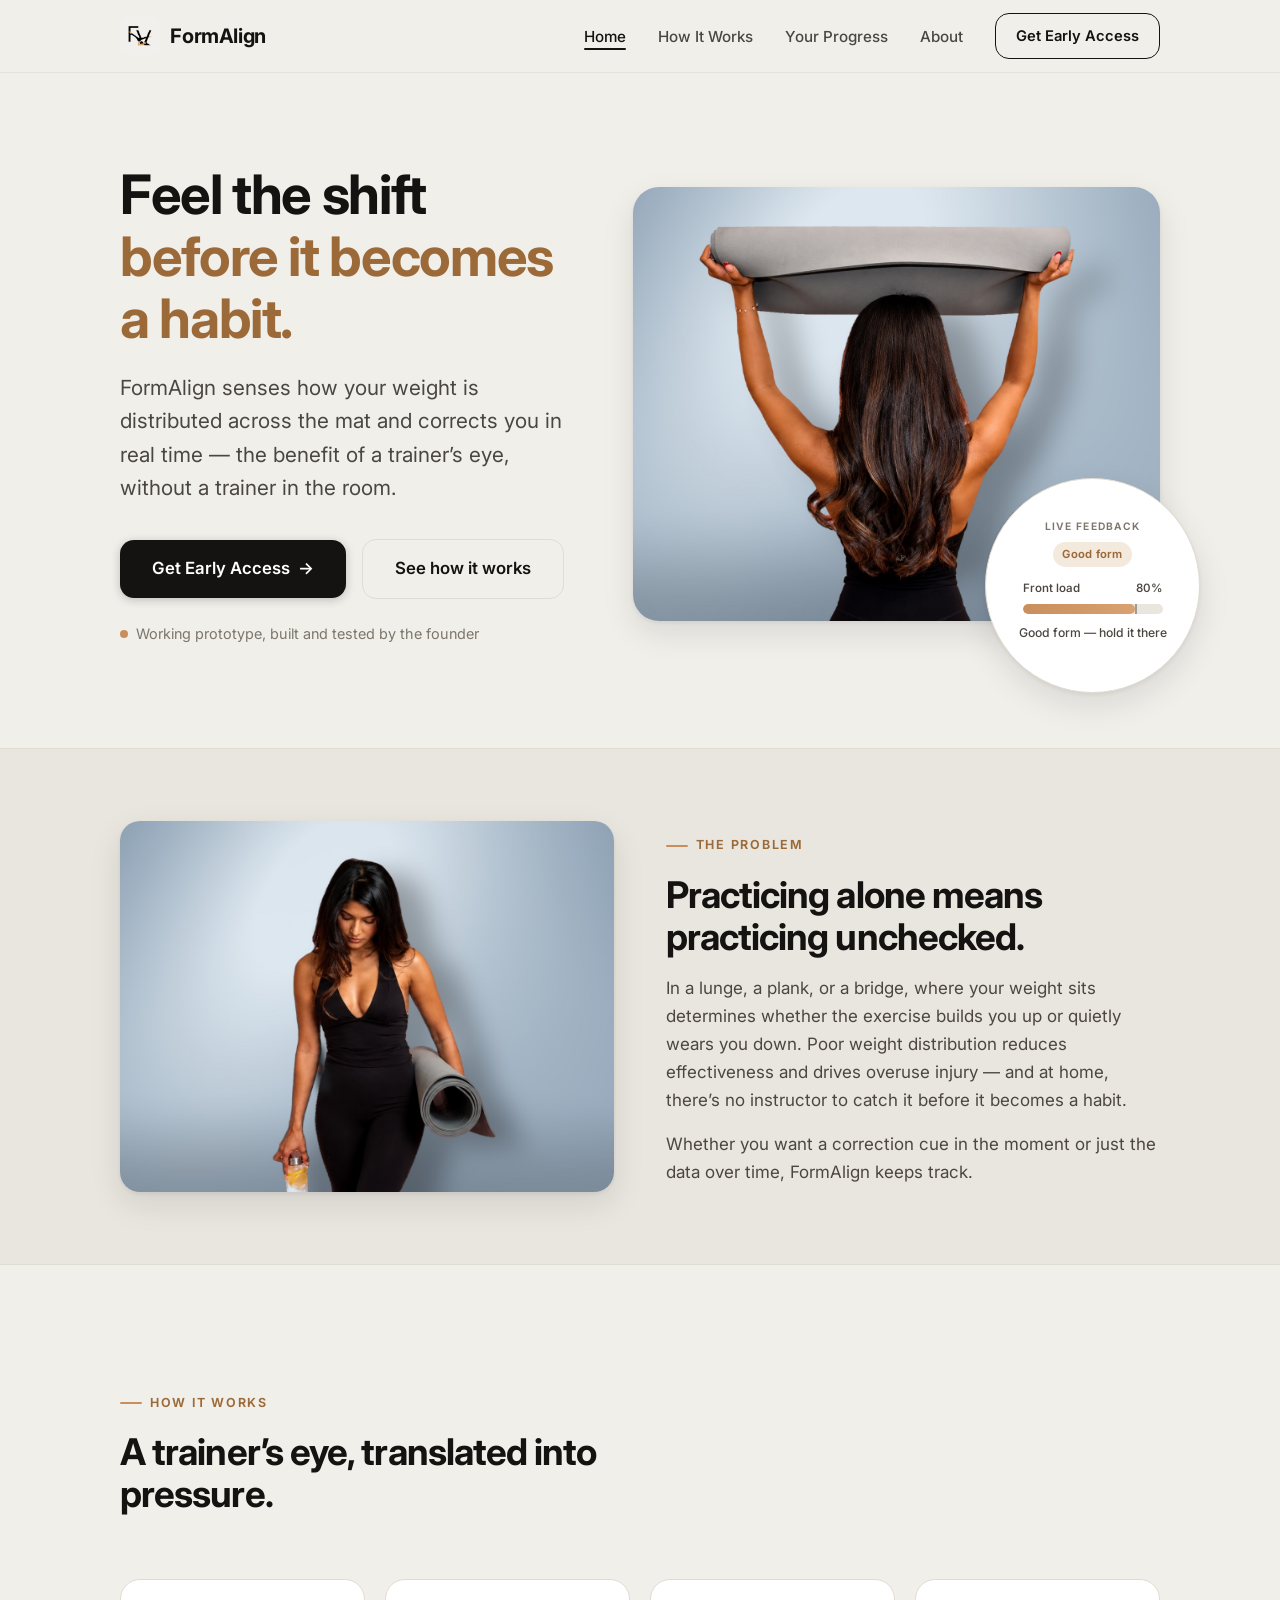
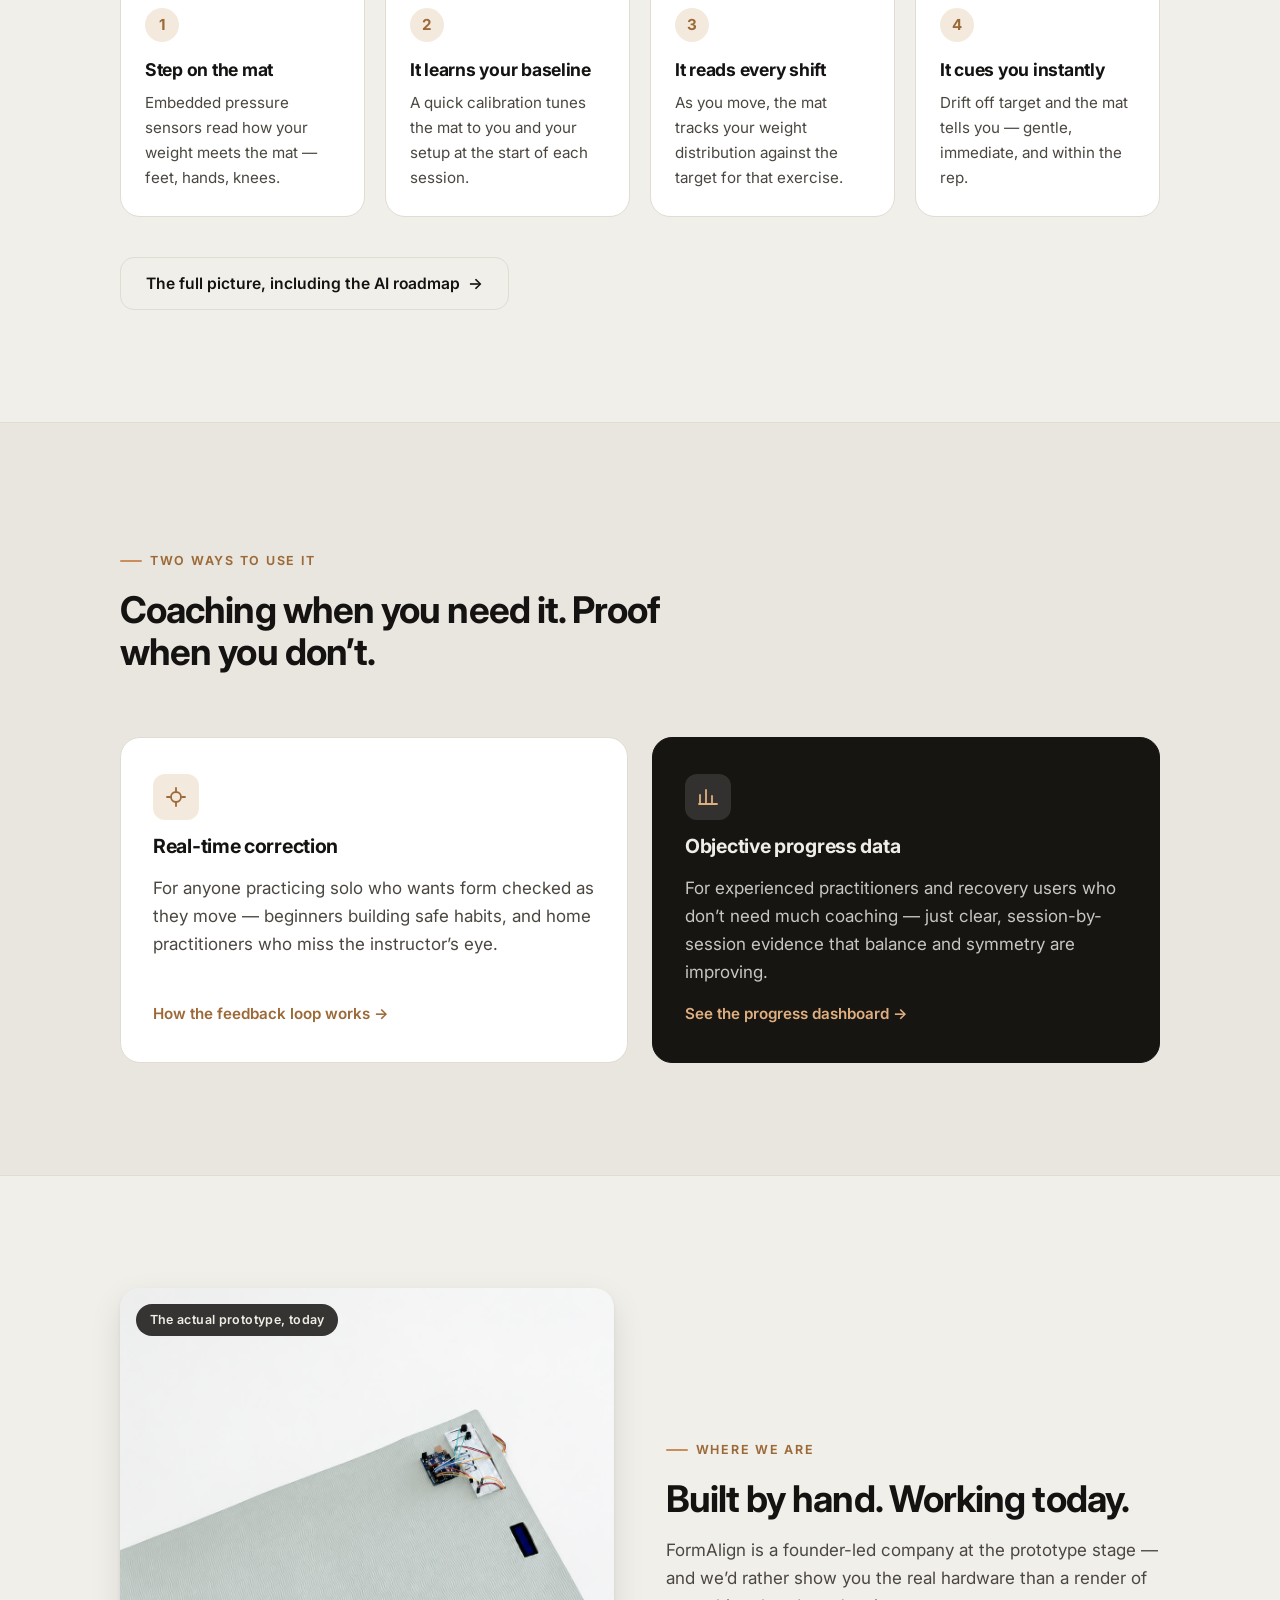
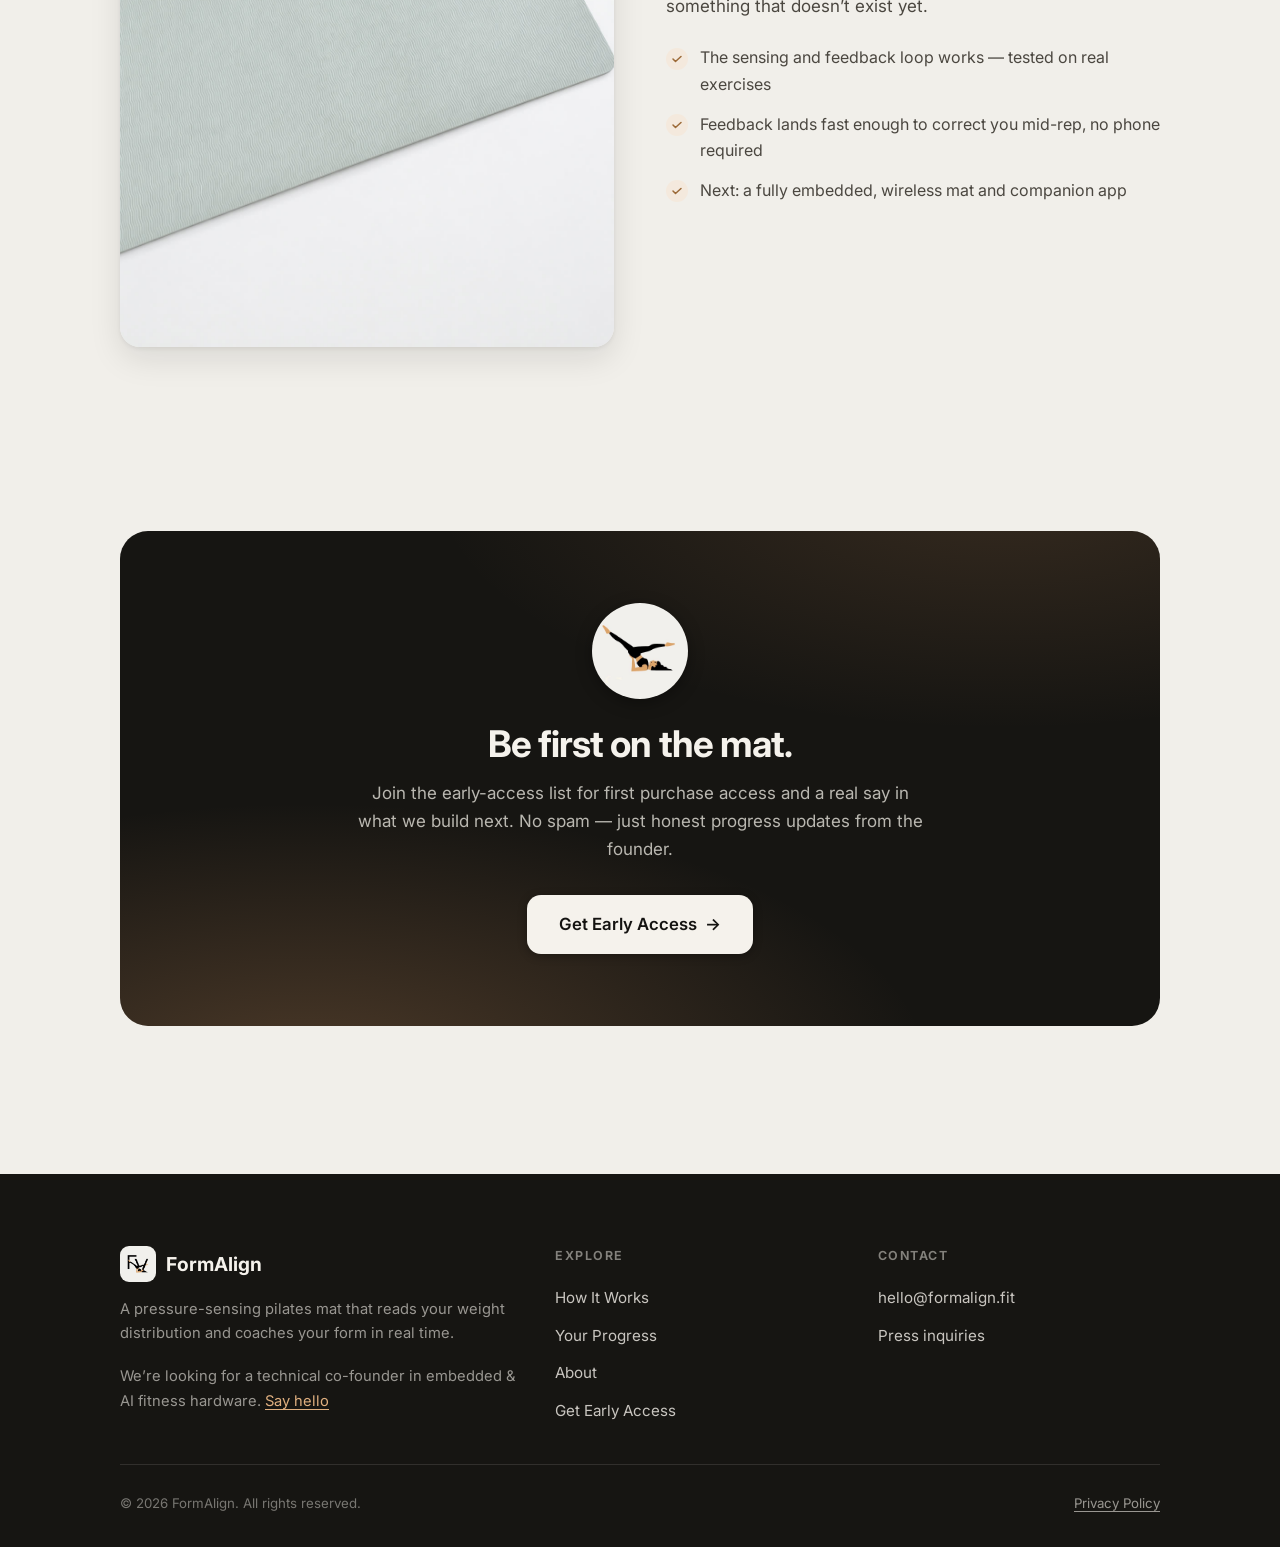
==== commit 28b03926: "Early Access: top-align form with title, swap to Image 7, fix quiz spacing Top-align the access grid" ====
--- a/index.html
+++ b/index.html
@@ -20,7 +20,7 @@
       href="https://fonts.googleapis.com/css2?family=Inter:wght@400;500;600;700;800&display=swap"
       rel="stylesheet"
     />
-    <link rel="stylesheet" href="./styles.css?v=20260721-1" />
+    <link rel="stylesheet" href="./styles.css?v=20260721-2" />
   </head>
   <body>
     <header class="site-header">
@@ -254,6 +254,6 @@
       </div>
     </footer>
 
-    <script src="./script.js?v=20260721-1" defer></script>
+    <script src="./script.js?v=20260721-2" defer></script>
   </body>
 </html>
--- a/styles.css
+++ b/styles.css
@@ -837,7 +837,7 @@
   display: grid;
   grid-template-columns: minmax(0, 1fr) minmax(0, 1fr);
   gap: clamp(2.5rem, 6vw, 5rem);
-  align-items: center;
+  align-items: start;
   width: 100%;
 }
 .perk-list { list-style: none; display: grid; gap: 1.1rem; margin-top: 1.8rem; }
@@ -876,7 +876,7 @@
   background: linear-gradient(90deg, var(--accent), #d9a271);
   transition: width 0.5s cubic-bezier(0.3, 0.6, 0.3, 1);
 }
-.quiz-step { display: none; }
+.quiz-step { display: none; padding: 0; }
 .quiz-step.is-active { display: block; animation: quizIn 0.4s ease both; }
 @keyframes quizIn { from { opacity: 0; transform: translateY(10px); } to { opacity: 1; transform: none; } }
 .quiz-step h2 { font-size: 1.5rem; margin-bottom: 0.35rem; }
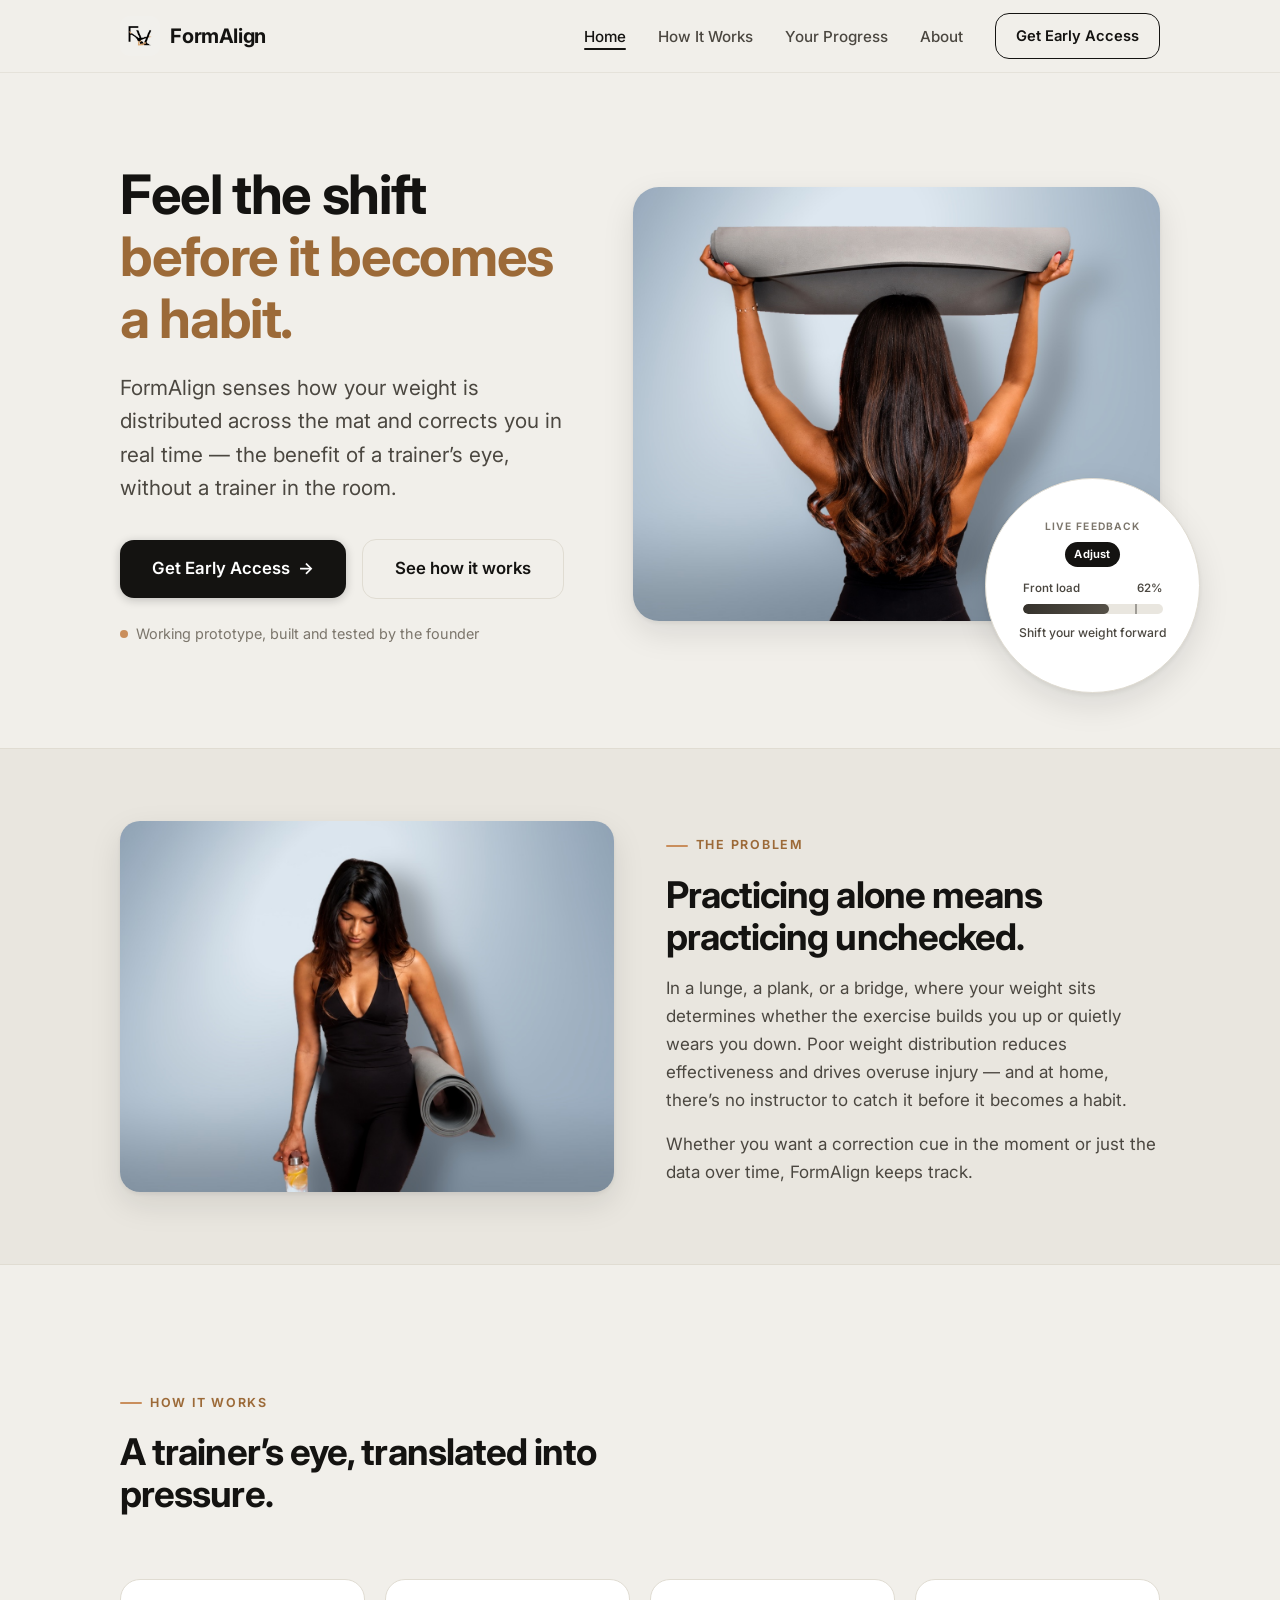
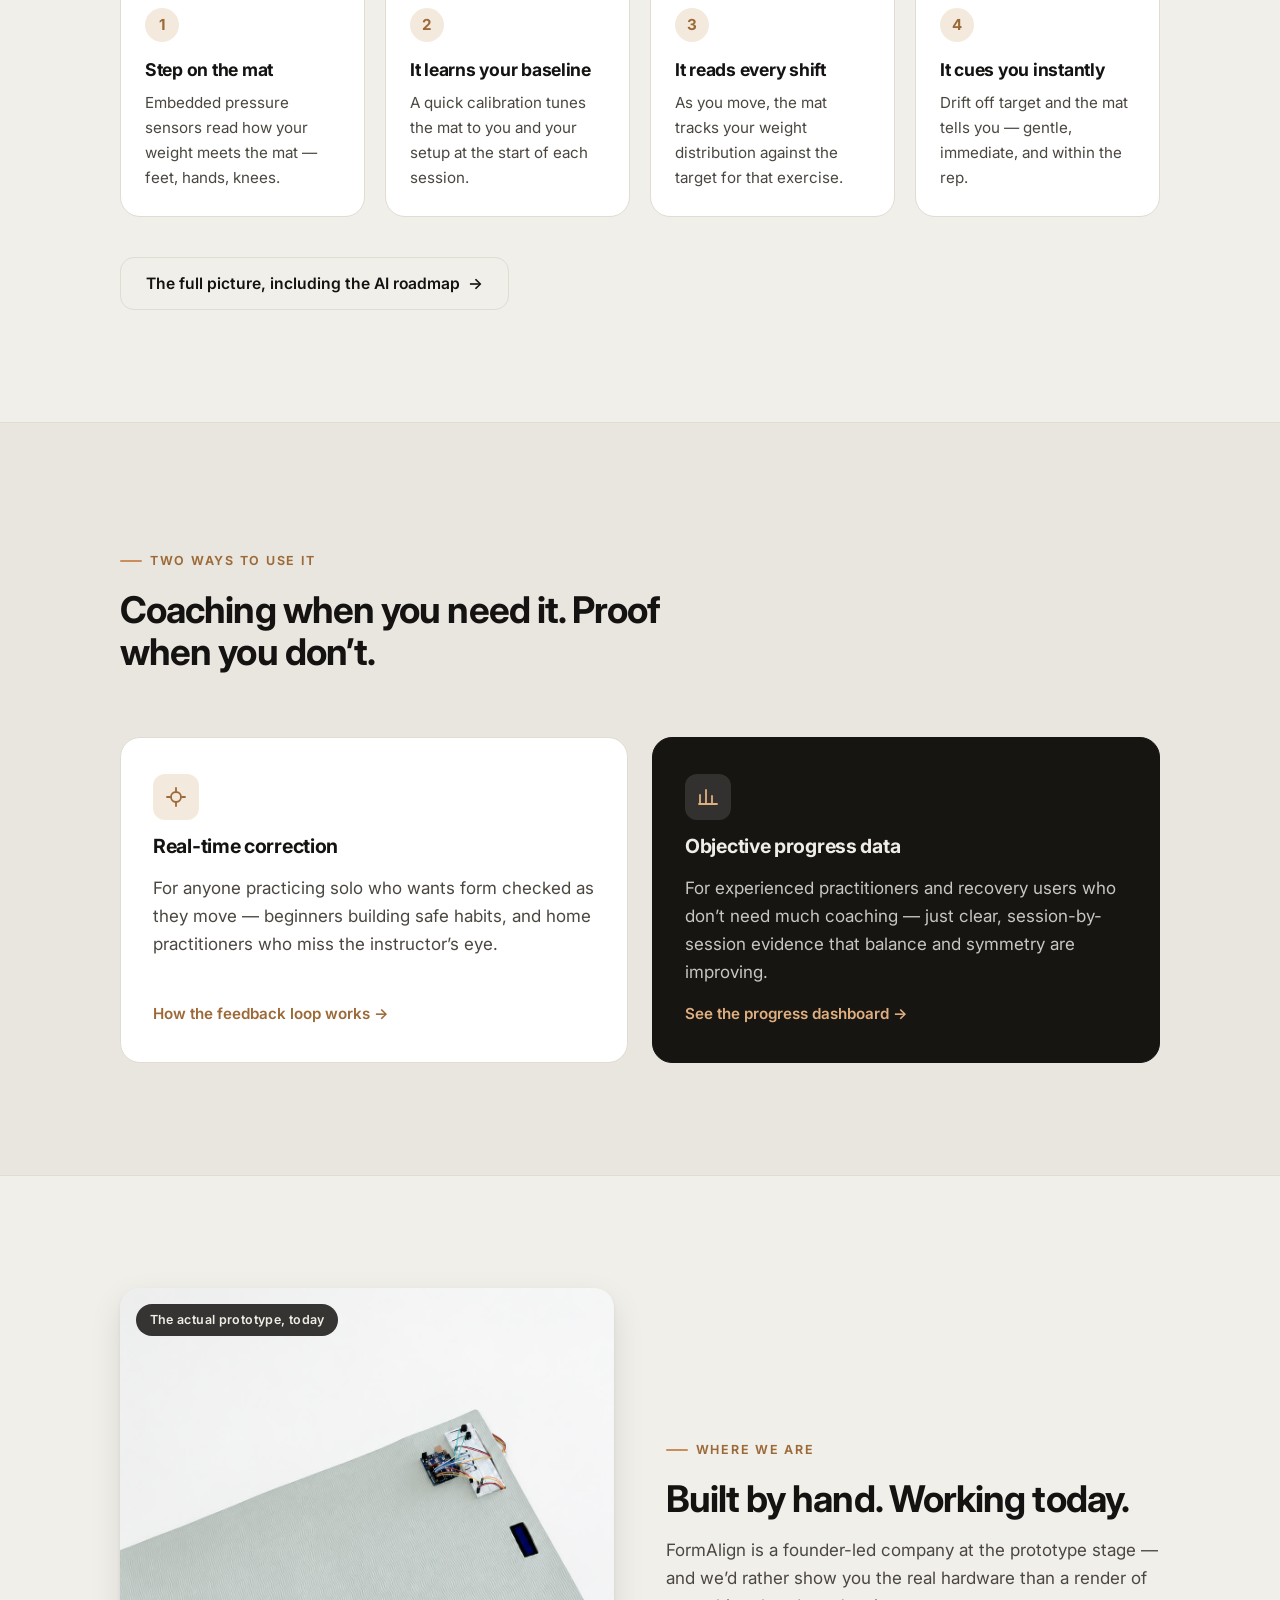
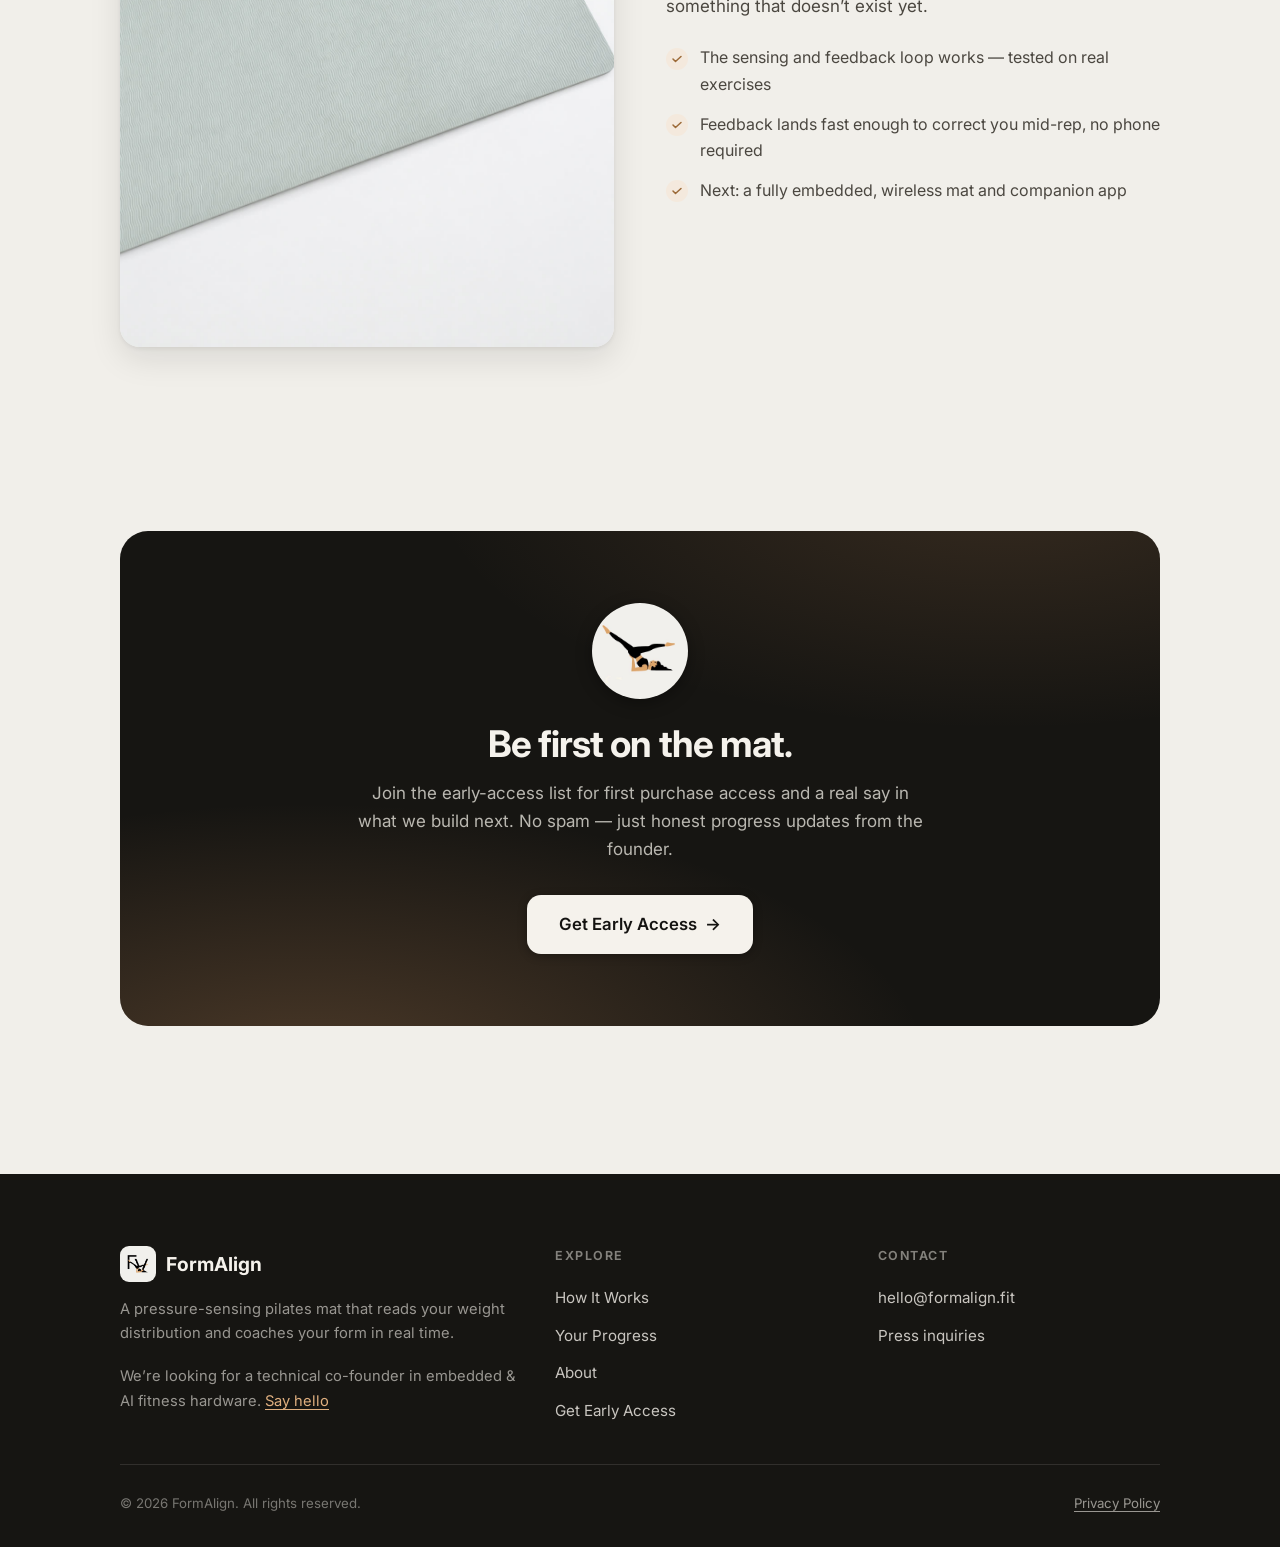
==== commit 5c159427: "Early Access: full-width photo below the form; remove CSB logo Move the lifestyle image out of the l" ====
--- a/index.html
+++ b/index.html
@@ -20,7 +20,7 @@
       href="https://fonts.googleapis.com/css2?family=Inter:wght@400;500;600;700;800&display=swap"
       rel="stylesheet"
     />
-    <link rel="stylesheet" href="./styles.css?v=20260721-2" />
+    <link rel="stylesheet" href="./styles.css?v=20260721-3" />
   </head>
   <body>
     <header class="site-header">
@@ -254,6 +254,6 @@
       </div>
     </footer>
 
-    <script src="./script.js?v=20260721-2" defer></script>
+    <script src="./script.js?v=20260721-3" defer></script>
   </body>
 </html>
--- a/styles.css
+++ b/styles.css
@@ -840,6 +840,14 @@
   align-items: start;
   width: 100%;
 }
+.access-photo {
+  margin-top: clamp(2.5rem, 5vw, 4rem);
+  width: 100%;
+  border-radius: var(--radius);
+  overflow: hidden;
+  box-shadow: var(--shadow-md);
+}
+.access-photo img { width: 100%; height: auto; display: block; }
 .perk-list { list-style: none; display: grid; gap: 1.1rem; margin-top: 1.8rem; }
 .perk-list li { display: flex; gap: 0.9rem; align-items: flex-start; }
 .perk-list .check {
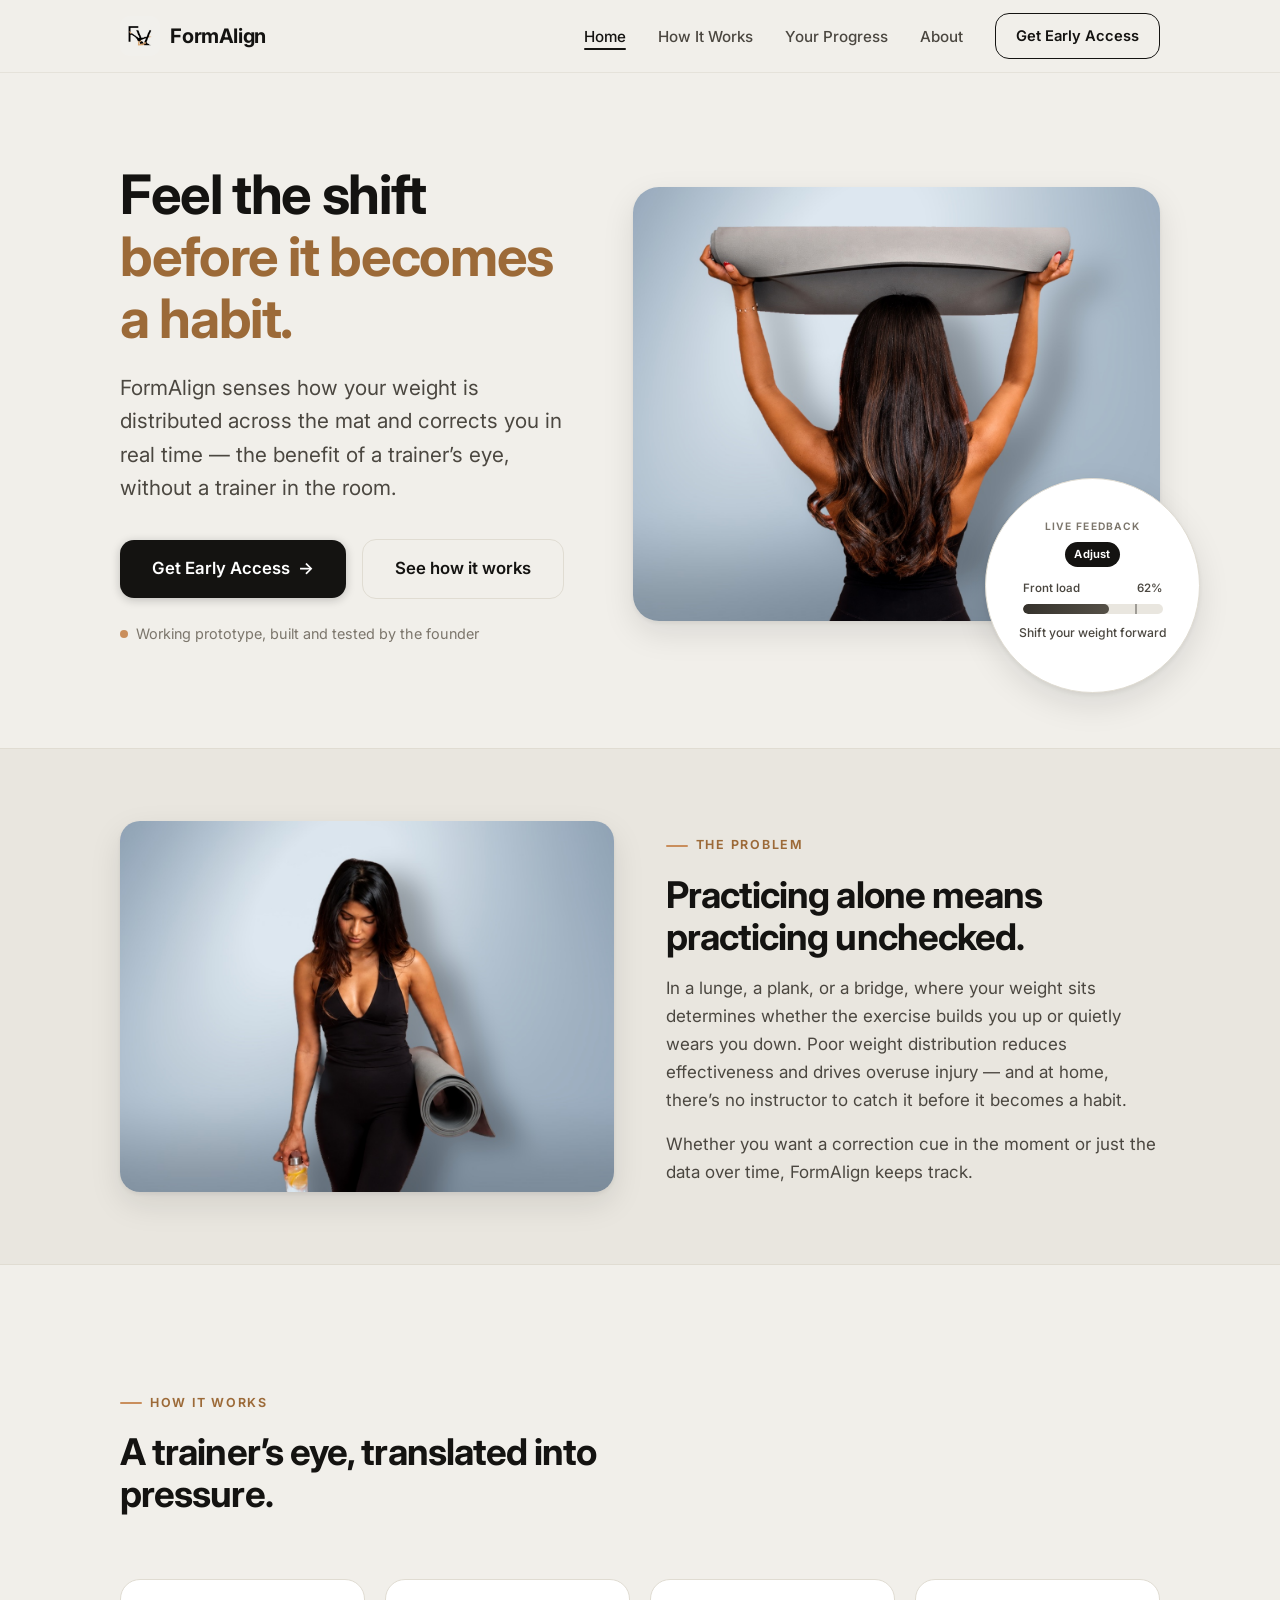
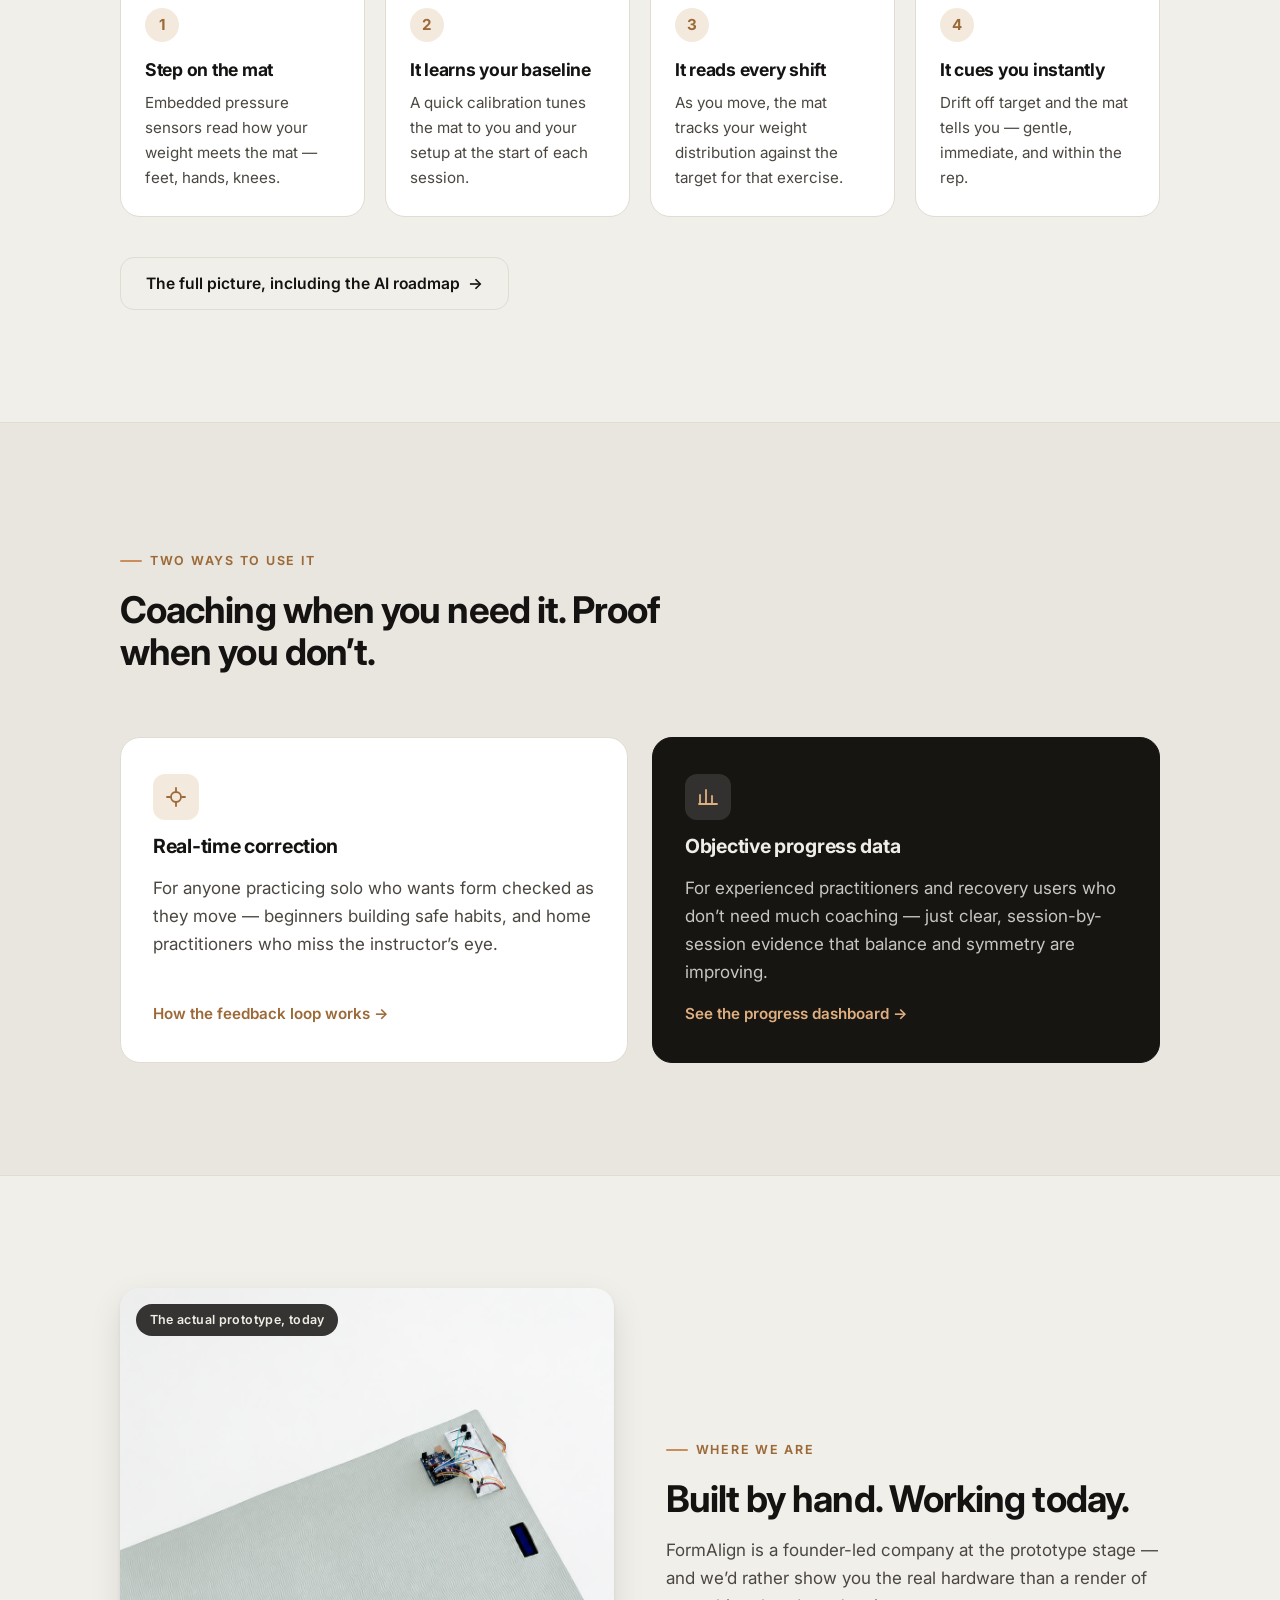
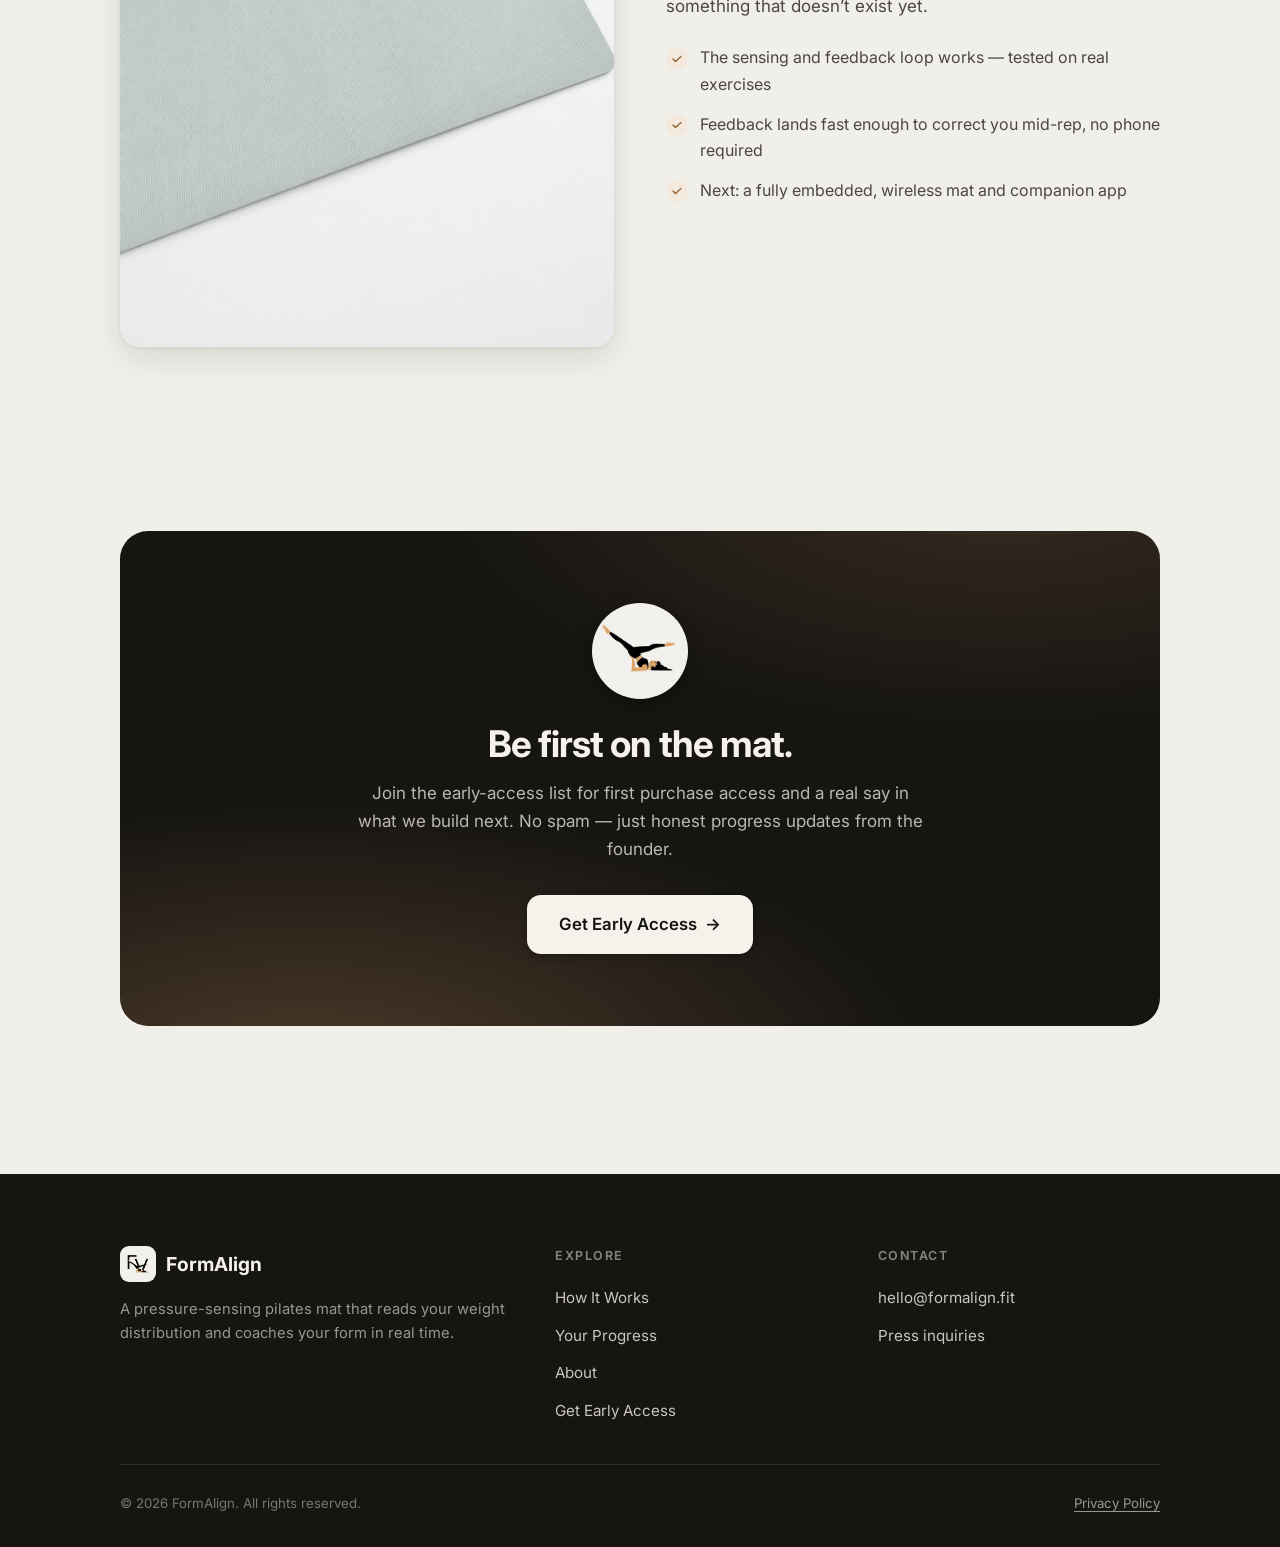
==== commit aaec018f: "Footer: remove technical co-founder recruitment line from all pages Co-Authored-By: Claude Fable 5 <" ====
--- a/index.html
+++ b/index.html
@@ -20,7 +20,7 @@
       href="https://fonts.googleapis.com/css2?family=Inter:wght@400;500;600;700;800&display=swap"
       rel="stylesheet"
     />
-    <link rel="stylesheet" href="./styles.css?v=20260721-3" />
+    <link rel="stylesheet" href="./styles.css?v=20260721-6" />
   </head>
   <body>
     <header class="site-header">
@@ -225,10 +225,6 @@
               A pressure-sensing pilates mat that reads your weight distribution and coaches
               your form in real time.
             </p>
-            <p class="footer-hiring">
-              We’re looking for a technical co-founder in embedded &amp; AI fitness hardware.
-              <a href="mailto:hello@formalign.fit?subject=Technical%20co-founder">Say hello</a>
-            </p>
           </div>
           <div class="footer-col">
             <h4>Explore</h4>
@@ -254,6 +250,6 @@
       </div>
     </footer>
 
-    <script src="./script.js?v=20260721-3" defer></script>
+    <script src="./script.js?v=20260721-5" defer></script>
   </body>
 </html>
--- a/styles.css
+++ b/styles.css
@@ -620,6 +620,74 @@
   margin-top: 1.1rem;
 }
 
+/* system pipeline diagram (Sensing → Processing → Feedback) */
+.pipeline {
+  display: grid;
+  grid-template-columns: 1fr auto 1fr auto 1fr;
+  gap: clamp(0.6rem, 1.5vw, 1.1rem);
+  align-items: stretch;
+}
+.pipe-stage {
+  background: var(--card);
+  border: 1px solid var(--line);
+  border-radius: var(--radius);
+  padding: 1.6rem 1.5rem 1.5rem;
+  box-shadow: var(--shadow-sm);
+  display: flex;
+  flex-direction: column;
+}
+.pipe-head {
+  display: flex;
+  align-items: center;
+  justify-content: space-between;
+  margin-bottom: 1.1rem;
+}
+.pipe-icon {
+  width: 46px; height: 46px;
+  border-radius: 12px;
+  background: var(--accent-tint);
+  color: var(--accent-deep);
+  display: flex; align-items: center; justify-content: center;
+}
+.pipe-icon svg { width: 24px; height: 24px; }
+.pipe-num {
+  font-family: var(--font-display);
+  font-size: 0.88rem;
+  font-weight: 700;
+  letter-spacing: 0.08em;
+  color: var(--ink-faint);
+}
+.pipe-stage h3 { font-size: 1.1rem; margin-bottom: 0.25rem; }
+.pipe-tech {
+  font-size: 0.72rem;
+  font-weight: 650;
+  letter-spacing: 0.1em;
+  text-transform: uppercase;
+  color: var(--accent-deep);
+  margin-bottom: 0.7rem;
+}
+.pipe-stage > p:not(.pipe-tech) { font-size: 0.93rem; }
+.pipe-note {
+  margin-top: auto;
+  padding-top: 1rem;
+  font-size: 0.8rem;
+  color: var(--ink-faint);
+}
+.pipe-note a { color: var(--accent-deep); }
+.pipe-link {
+  display: flex;
+  align-items: center;
+  justify-content: center;
+  color: var(--accent);
+}
+.pipe-link svg { width: 26px; height: 26px; }
+
+@media (max-width: 900px) {
+  .pipeline { grid-template-columns: 1fr; gap: 0.5rem; }
+  .pipe-link { padding: 0.15rem 0; }
+  .pipe-link svg { transform: rotate(90deg); }
+}
+
 /* roadmap steps */
 .roadmap { display: grid; gap: 0; margin-top: 2.5rem; }
 .roadmap-item {
@@ -831,7 +899,7 @@
 .access-hero {
   display: flex;
   align-items: center;
-  padding: clamp(3rem, 6vw, 5rem) 0;
+  padding: clamp(3rem, 6vw, 5rem) 0 0;
 }
 .access-grid {
   display: grid;
@@ -841,13 +909,15 @@
   width: 100%;
 }
 .access-photo {
-  margin-top: clamp(2.5rem, 5vw, 4rem);
+  margin-top: clamp(3rem, 6vw, 5rem);
   width: 100%;
   border-radius: var(--radius);
   overflow: hidden;
   box-shadow: var(--shadow-md);
 }
 .access-photo img { width: 100%; height: auto; display: block; }
+/* drop the form so its top lines up with the h1, not the eyebrow */
+.access-grid .form-card { margin-top: 3rem; }
 .perk-list { list-style: none; display: grid; gap: 1.1rem; margin-top: 1.8rem; }
 .perk-list li { display: flex; gap: 0.9rem; align-items: flex-start; }
 .perk-list .check {
@@ -1095,6 +1165,7 @@
 
 @media (max-width: 900px) {
   .hero-grid, .hiw-block, .about-grid, .access-grid { grid-template-columns: 1fr; }
+  .access-grid .form-card { margin-top: 0; }
   .about-grid {
     grid-template-areas: "video" "lead" "body" "hire";
     grid-template-rows: auto;
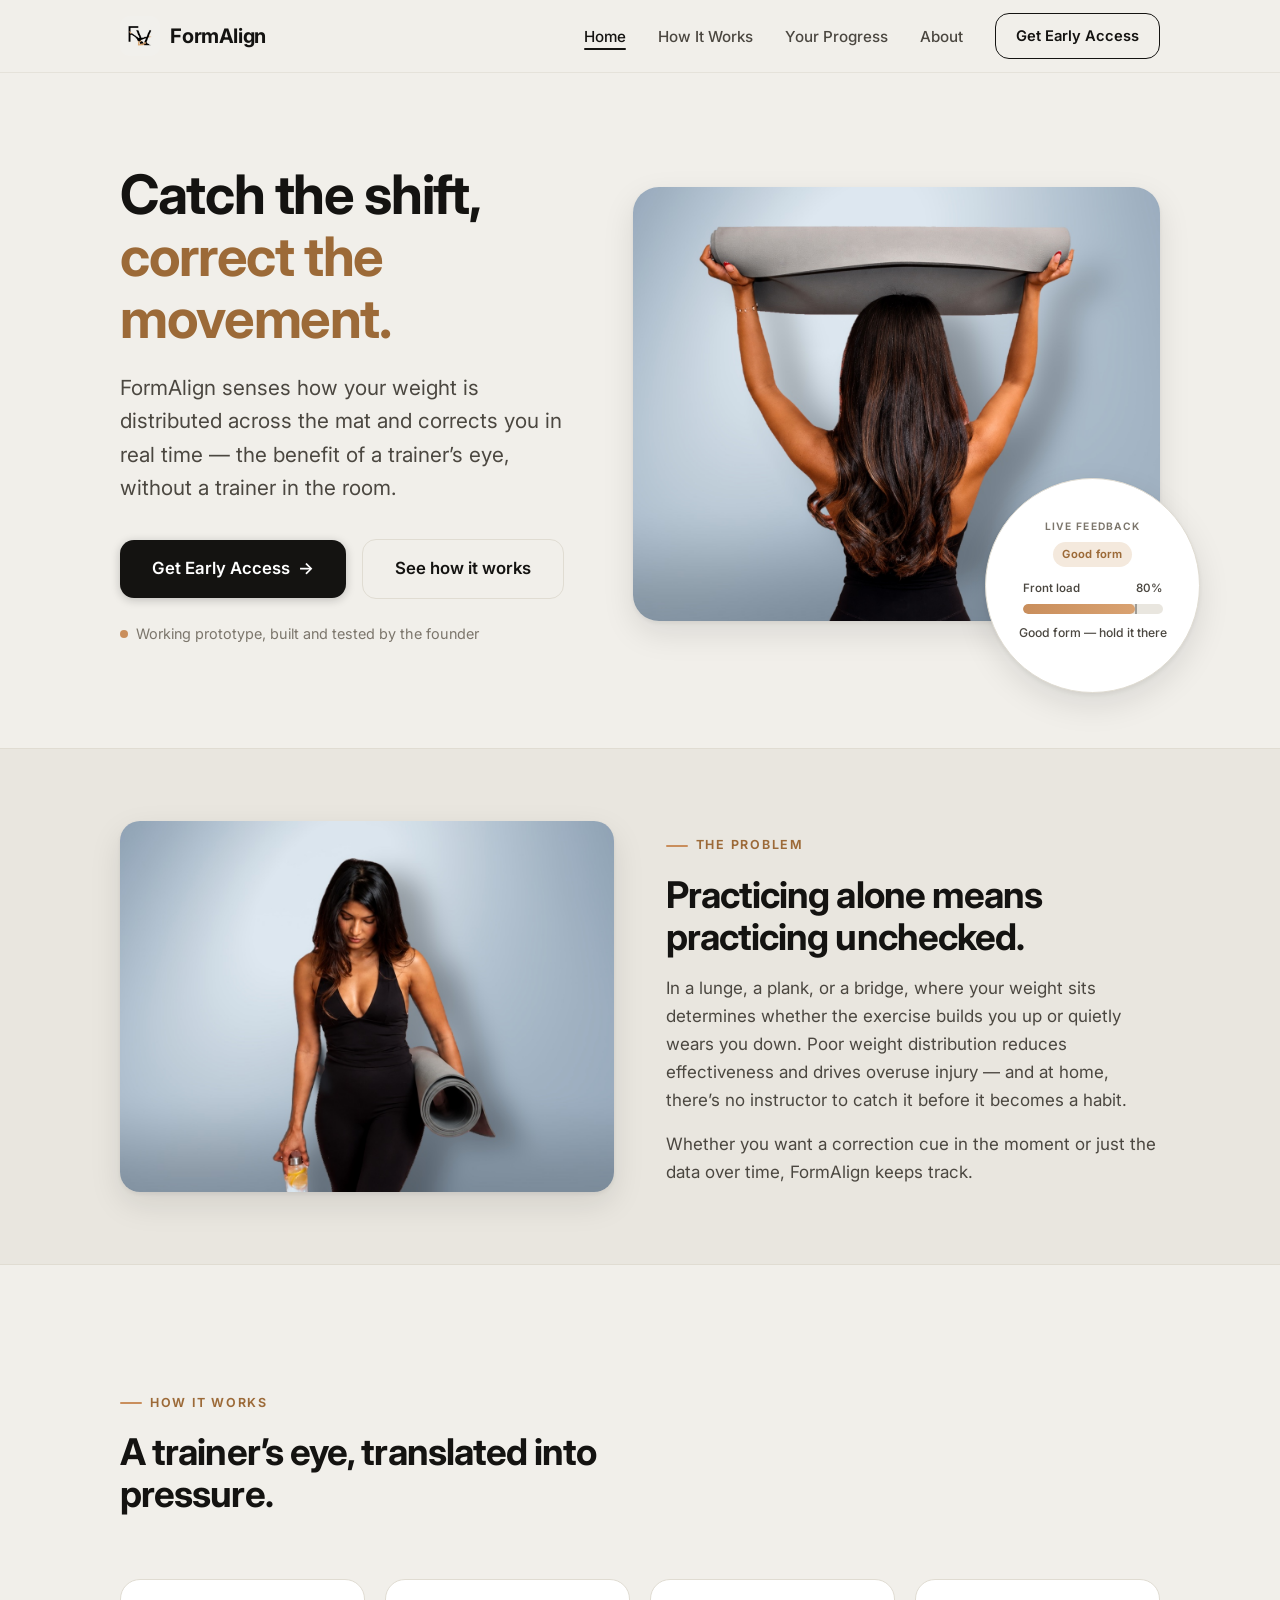
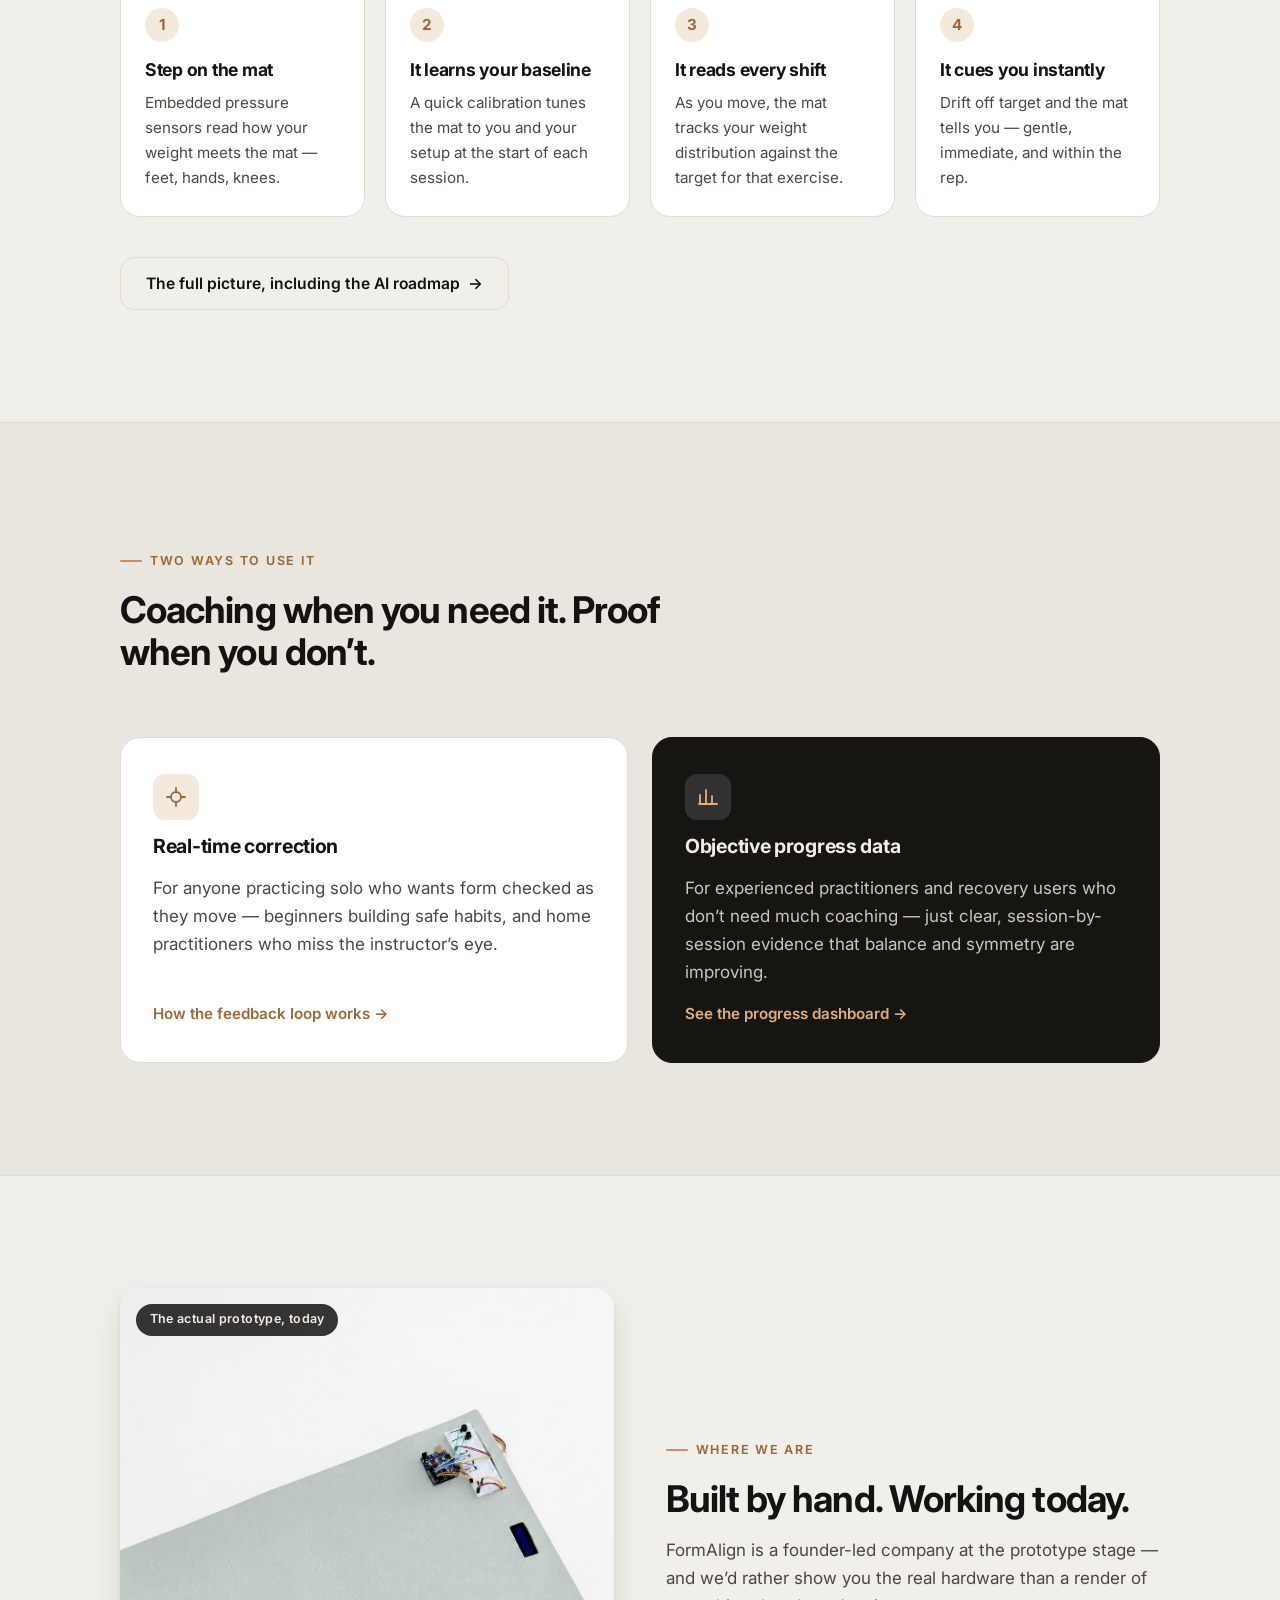
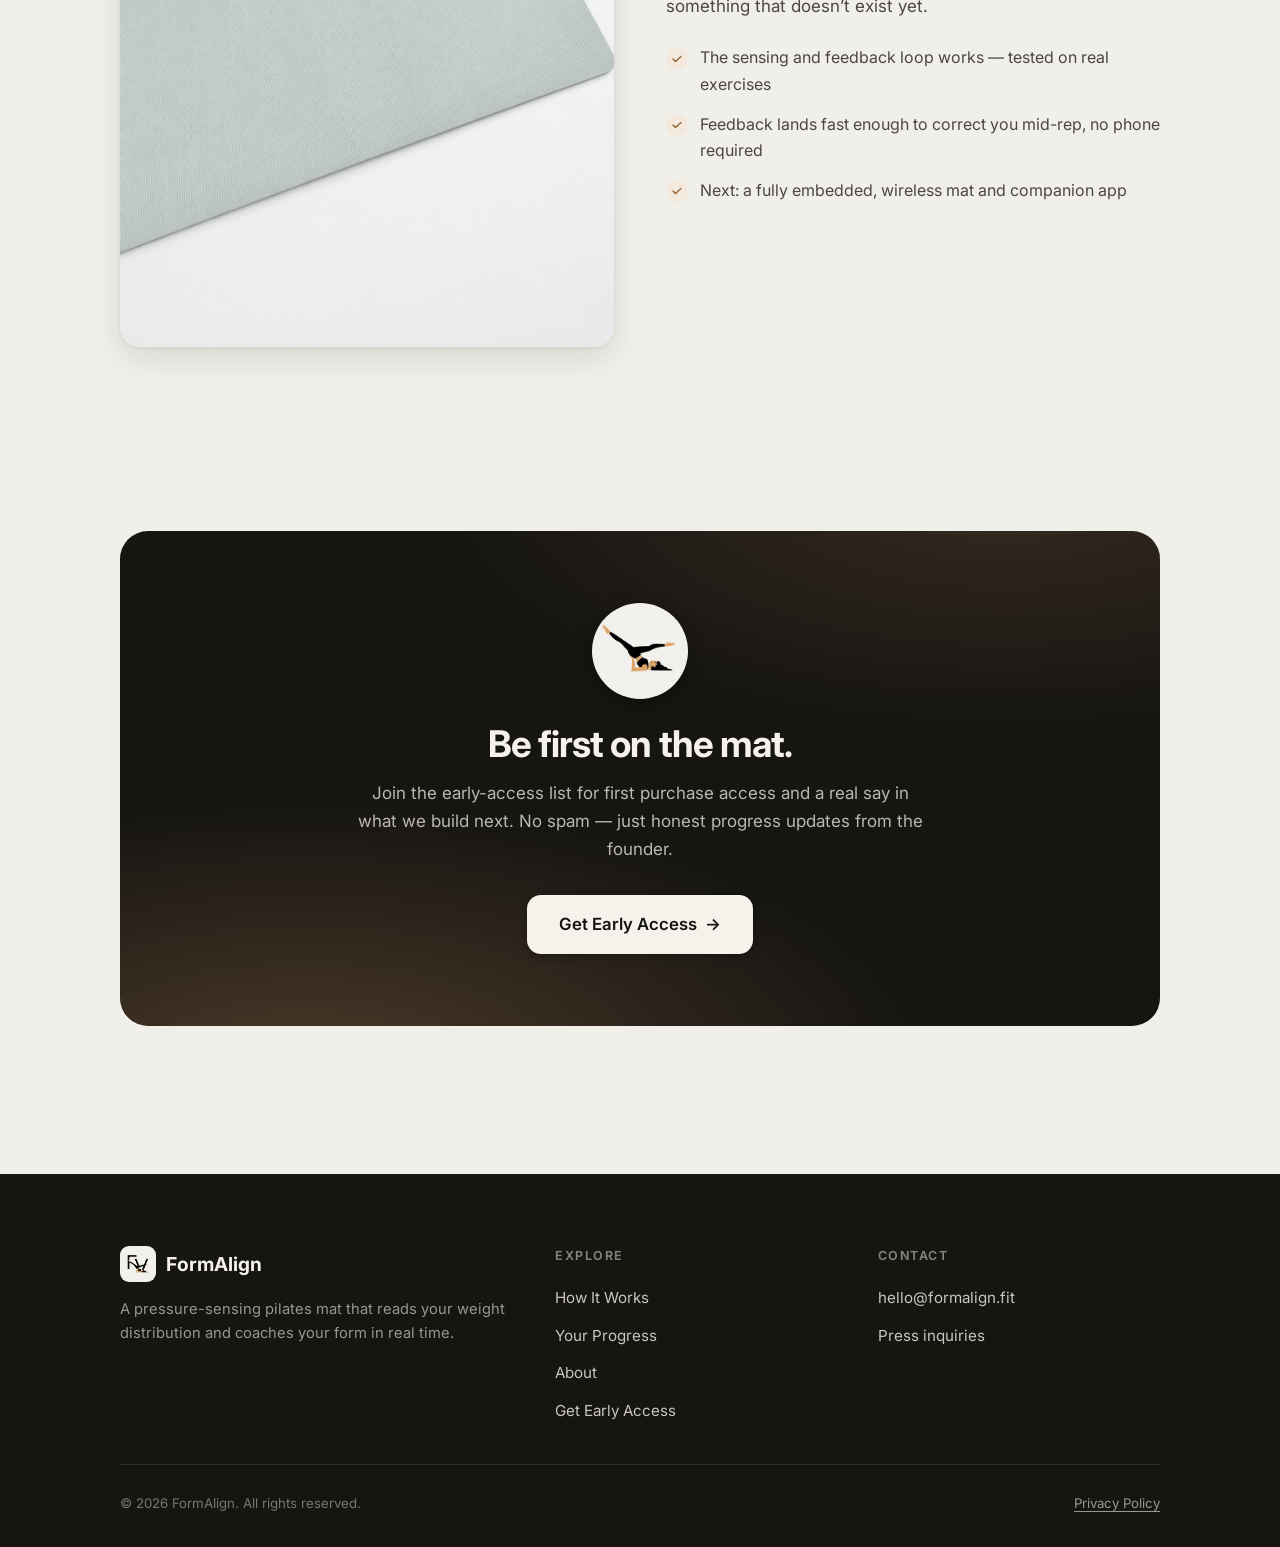
==== commit 5909567b: "Update hero headline, swap demo video CTA for contact link, add apple-touch-icon - Home hero: "Catch" ====
--- a/index.html
+++ b/index.html
@@ -9,6 +9,7 @@
       content="FormAlign is a pressure-sensing pilates mat that reads your weight distribution and corrects your form in real time — like a trainer's eye, built into the mat."
     />
     <link rel="icon" type="image/png" href="./assets/logo-rounded.png" />
+    <link rel="apple-touch-icon" href="./assets/apple-touch-icon.png" />
     <meta property="og:title" content="FormAlign — Real-time form correction, built into the mat" />
     <meta property="og:description" content="A pressure-sensing pilates mat that reads your weight distribution and cues you the moment you drift off target." />
     <meta property="og:image" content="https://www.formalign.fit/assets/og-hero.jpg" />
@@ -47,7 +48,7 @@
       <section class="hero">
         <div class="wrap hero-grid">
           <div>
-            <h1>Feel the shift <em>before it becomes a habit.</em></h1>
+            <h1>Catch the shift, <em>correct the movement.</em></h1>
             <p class="lede">
               FormAlign senses how your weight is distributed across the mat and corrects
               you in real time — the benefit of a trainer’s eye, without a trainer in the room.
--- a/styles.css
+++ b/styles.css
@@ -838,15 +838,15 @@
 
 /* ---------- about page ---------- */
 
-.about-below { background: #ffffff; }
+.about-below { background: #ffffff; border-top: 1px solid var(--line); }
+.about-cta-band { background: var(--paper); border-top: none; }
 
 .about-grid {
   display: grid;
   grid-template-columns: minmax(0, 1.4fr) minmax(0, 1fr);
   grid-template-areas:
     "video lead"
-    "body  body"
-    "hire  hire";
+    "body  body";
   column-gap: clamp(2.5rem, 5vw, 4.5rem);
   row-gap: clamp(2rem, 4vw, 3.5rem);
   align-items: start;
@@ -870,12 +870,7 @@
 }
 .about-body {
   grid-area: body;
-  background: var(--accent-tint);
-  border: 1px solid var(--accent-tint-2);
-  border-radius: var(--radius);
-  padding: 2rem;
-}
-.about-grid .hire-card { grid-area: hire; align-self: start; }
+}
 
 .about-lead p + p,
 .about-body p + p { margin-top: 1.2rem; }
@@ -887,12 +882,6 @@
   font-weight: 550;
   color: var(--ink);
 }
-
-.hire-card {
-  padding: 0;
-}
-.hire-card h3 { margin-bottom: 0.6rem; }
-.hire-card p { margin-bottom: 1.2rem; }
 
 /* ---------- early access page ---------- */
 
@@ -1167,7 +1156,7 @@
   .hero-grid, .hiw-block, .about-grid, .access-grid { grid-template-columns: 1fr; }
   .access-grid .form-card { margin-top: 0; }
   .about-grid {
-    grid-template-areas: "video" "lead" "body" "hire";
+    grid-template-areas: "video" "lead" "body";
     grid-template-rows: auto;
   }
   .hiw-block.flip .hiw-visual { order: 0; }
